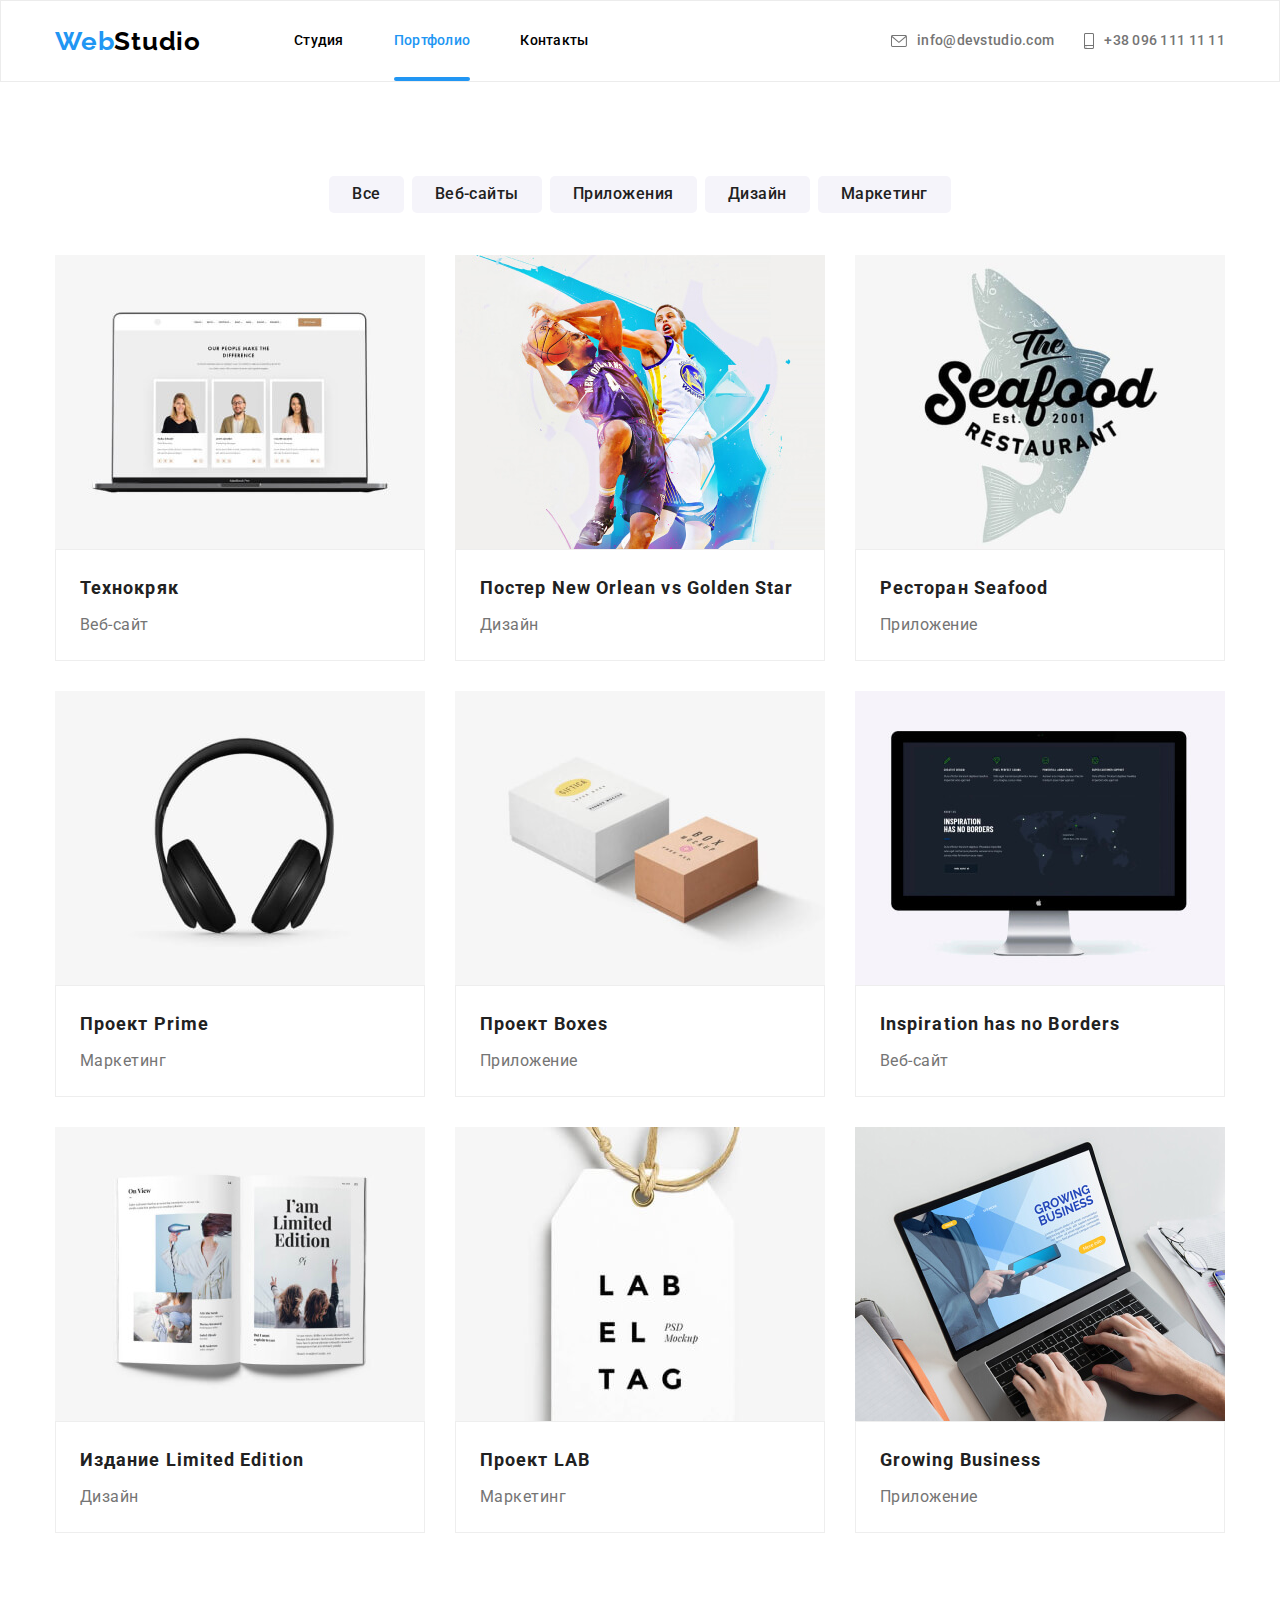
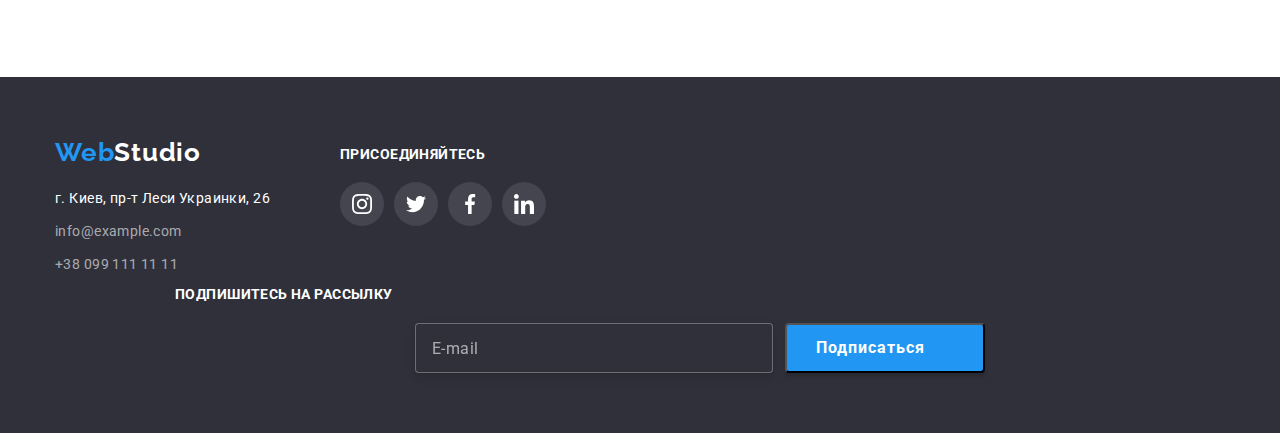
==== portfolio.html @ 8d0cd932 "1" ====
<!DOCTYPE html>
<html lang="ru">

<head>
    <meta charset="UTF-8">
    <meta name="viewport" content="width=device-width, initial-scale=1.0">
    <title>Document</title>
    <link rel="preconnect" href="https://fonts.gstatic.com">
    <link
        href="https://fonts.googleapis.com/css2?family=Raleway:wght@700&family=Roboto:wght@400;500;700;900&display=swap"
        rel="stylesheet">
    <link rel="stylesheet"
        href="https://cdnjs.cloudflare.com/ajax/libs/modern-normalize/1.0.0/modern-normalize.min.css">
    <link rel="stylesheet" href="./css/style.css" />
</head>
<body class="body">

<header class="header">
    <!-- Шапка сайта-->
    <div class="container">

        <nav class="main-nav">
            <!-- Главный блок навигации -->

            <a href="./index.html" class="logo">
                <!--"/" - вернуться на главную страницу-->
                Web<span class="logo-web">Studio</span></a>
            <ul class="site-nav">
                <li class="item"><a href="./index.html" class="link">Студия</a></li>
                <li class="item"><a href="" class="link current">Портфолио</a></li>
                <li class="item"><a href="" class="link">Контакты</a></li>
            </ul>
        </nav>
        <ul class="site-auth">
            <li class="item"><a href="mailto:info@devstudio.com" class="auth-list_link icon-mail">
                    <svg class="auth-list_icona">
                        <use href="./images/sprite.svg#mail"></use>
                    </svg>
                    info@devstudio.com</a></li>
            <li class="item"><a href="tel:+380961111111" class="auth-list_link icon-telephone">
                    <svg class="auth-list_iconb">
                        <use href="./images/sprite.svg#smartphone"></use>
                    </svg>+38 096 111 11 11</a></li>
        </ul>
    </div>
</header>
   
    <main>
        <section class="section filter-section">
            <div class="container">
            <h1 class="visually-hidden">Портфолио</h1>
        <ul class="filter-buttom-list">
            <li class="item"><button type="button" class="filter-button">Все</button></li>
            <li class="item"><button type="button" class="filter-button">Веб-сайты</button></li>
            <li class="item"><button type="button" class="filter-button">Приложения</button></li>
            <li class="item"><button type="button" class="filter-button">Дизайн</button></li>
            <li class="item"><button type="button" class="filter-button">Маркетинг</button></li>
        </ul>
        <ul class="filter-list">
            <li class="filter-list-item">
                <a href="" class="filter-list_link">
            <div class="filter-thumb">
                    <img src="./images/portfolio.jpg" alt="Технокряк" width="370" class="filter-img">
            <div class="filter-cover">
                    <p>Технокряк это современная площадка распространения коронавируса. Компании используют эту платформу для цифрового
                        шпионажа и атак на защищённые сервера конкурентов</p>
                </div>
            </div>
                <div class="card-content">
                <h2 class="filter-experience">Технокряк</h2>
                <p class="filter-product">Веб-сайт</p>
                </div>
                </a>

            </li>
            <li class="filter-list-item">
                <a href="" class="filter-list_link">
                <div class="filter-thumb">
                    <img src="./images/portfolio2.jpg" alt="Постер New Orlean vs Golden Star" width="370" class="filter-img">
                <div class="filter-cover">
                    <p>Технокряк это современная площадка распространения коронавируса. Компании используют эту платформу для цифрового
                        шпионажа и атак на защищённые сервера конкурентов</p>
                </div>
            </div>
            <div class="card-content">
                <h2 class="filter-experience">Постер New Orlean vs Golden Star</h2>
                <p class="filter-product">Дизайн</p>
                </div>
                </a>
            </li>
            <li class="filter-list-item">
                <a href="" class="filter-list_link">
                <div class="filter-thumb">
                    <img src="./images/portfolio3.jpg" alt="Ресторан Seafood" width="370" class="filter-img">
                <div class="filter-cover">
                    <p>Технокряк это современная площадка распространения коронавируса. Компании используют эту платформу для цифрового
                        шпионажа и атак на защищённые сервера конкурентов</p>
                </div>
            </div>
            <div class="card-content">
                <h2 class="filter-experience">Ресторан Seafood</h2>
                <p class="filter-product">Приложение</p>
                </div>
                </a>
            </li>
            <li class="filter-list-item">
                <a href="" class="filter-list_link">
                <div class="filter-thumb">
                    <img src="./images/portfolio4.jpg" alt="Проект Prime" width="370" class="filter-img">
                <div class="filter-cover">
                    <p>Технокряк это современная площадка распространения коронавируса. Компании используют эту платформу для цифрового
                        шпионажа и атак на защищённые сервера конкурентов</p>
                </div>
            </div>
            <div class="card-content">
                <h2 class="filter-experience">Проект Prime</h2>
                <p class="filter-product">Маркетинг</p>
                </div>
                </a>
            </li>
            <li class="filter-list-item">
               <a href="" class="filter-list_link">
                <div class="filter-thumb">
                <img src="./images/portfolio5.jpg" alt="Проект Boxes" width="370" class="filter-img">
                <div class="filter-cover">
                    <p>Технокряк это современная площадка распространения коронавируса. Компании используют эту платформу для цифрового
                        шпионажа и атак на защищённые сервера конкурентов</p>
                </div>
            </div>
            <div class="card-content"><h2 class="filter-experience">Проект Boxes</h2>
                <p class="filter-product">Приложение</p>
                </div>
                </a>
            </li>
            <li class="filter-list-item">
               <a href="" class="filter-list_link">
                <div class="filter-thumb">
                <img src="./images/portfolio6.jpg" alt="Inspiration has no Borders" width="370" class="filter-img">
                <div class="filter-cover">
                    <p>Технокряк это современная площадка распространения коронавируса. Компании используют эту платформу для цифрового
                        шпионажа и атак на защищённые сервера конкурентов</p>
                </div>
            </div>
            <div class="card-content"><h2 class="filter-experience">Inspiration has no Borders</h2>
                <p class="filter-product">Веб-сайт</p>
                </div>
                </a>
            </li>
            <li class="filter-list-item">
               <a href="" class="filter-list_link">
                <div class="filter-thumb">
                <img src="./images/portfolio7.jpg" alt="Издание Limited Edition" width="370" class="filter-img">
                <div class="filter-cover">
                    <p>Технокряк это современная площадка распространения коронавируса. Компании используют эту платформу для цифрового
                        шпионажа и атак на защищённые сервера конкурентов</p>
                </div>
            </div>
            <div class="card-content"><h2 class="filter-experience">Издание Limited Edition</h2>
                <p class="filter-product">Дизайн</p>
                </div>
                </a>
            </li>
            <li class="filter-list-item">
               <a href="" class="filter-list_link">
                <div class="filter-thumb">
                <img src="./images/portfolio8.jpg" alt="Проект LAB" width="370" class="filter-img">
                <div class="filter-cover">
                    <p>Технокряк это современная площадка распространения коронавируса. Компании используют эту платформу для цифрового
                        шпионажа и атак на защищённые сервера конкурентов</p>
                </div>
            </div>
            <div class="card-content">
                <h2 class="filter-experience">Проект LAB</h2>
                <p class="filter-product">Маркетинг</p>
                </div>
                </a>
            </li>
            <li class="filter-list-item">
               <a href="" class="filter-list_link">
                <div class="filter-thumb">
                <img src="./images/portfolio9.jpg" alt="Growing Business" width="370" class="filter-img">
                <div class="filter-cover">
                    <p>Технокряк это современная площадка распространения коронавируса. Компании используют эту платформу для цифрового
                        шпионажа и атак на защищённые сервера конкурентов</p>
                </div>
            </div>
            <div class="card-content">
                <h2 class="filter-experience">Growing Business</h2>
                <p class="filter-product">Приложение</p>
                </div>
                </a>
            </li>
        </ul>
    </section>

    </main>
   
<!--Footer-->
<footer class="footer">
    <div class="container footer-conteiner_head">
        <div class="footer-list">
            <div class="footer-first_item">
                <a href="./index.html" class="logo">
                    <!--"/" - вернуться на главную страницу-->
                    Web<span class="logo-footer-accent">Studio</span>
                </a>
                <address>
                    <ul class="footer-address-list">
                        <li class="item"><a href="https://goo.gl/maps/9YoqFHSqJAAs1rC1A" target="_blank"
                                class="footer-maps">г. Киев, пр-т Леси Украинки, 26</a></li>
                        <li class="item"><a href="mailto:info@example.com" class="footer-link">info@example.com</a></li>
                        <li class="item"><a href="tel:+380991111111" class="footer-link">+38 099 111 11 11</a></li>
                    </ul>
                </address>
            </div>

            <div class="footer-second_item">
                <b class="footer-social_title">присоединяйтесь</b>
                <ul class="footer-list_social">
                    <li class="footer-list_item">
                        <a href="" class="footer-list_link">
                            <svg class="footer-list_icon">
                                <use href="./images/sprite.svg#instagram"></use>
                            </svg>
                        </a>
                    </li>
                    <li class="footer-list_item">
                        <a href="" class="footer-list_link">
                            <svg class="footer-list_icon">
                                <use href="./images/sprite.svg#twitter"></use>
                            </svg>
                        </a>
                    </li>
                    <li class="footer-list_item">
                        <a href="" class="footer-list_link">
                            <svg class="footer-list_icon">
                                <use href="./images/sprite.svg#facebook"></use>
                            </svg>
                        </a>
                    </li>
                    <li class="footer-list_item">
                        <a href="" class="footer-list_link">
                            <svg class="footer-list_icon">
                                <use href="./images/sprite.svg#linkedin"></use>
                            </svg>
                        </a>
                    </li>
                </ul>
            </div>
        </div>
            <div class="footer-form_item">
                <b class="footer-form_title">Подпишитесь на рассылку</b>
                <div class="footer-form_input"><label for="form"></label>
                    <input type="text" name="form" id="form" class="footer-input" placeholder="E-mail">
                    <button class="button-form">Подпиcаться</button>
                </div>
            </div>
    </div>
</footer>

</body>

</html>
---- css/style.css ----
:root {
  --primary-text-color: #212121;
  --title-text-color: #2196f3;
  --text-color: #757575;
  --hero-color: #ffffff;
  --footer-link-color: rgba(255, 255, 255, 0.6);
  --social-link-color: #afb1b8;
  --icon-background-color: #f5f4fa;
  --margin-set-gap: 30px;
}

*,
*::before,
*::after {
  box-sizing: border-box;
}
/*
*,
*::before,
*::after {
  box-sizing: inherit;
}*/

body {
  background-color: var(--hero-color);
  font-family: Roboto, sans-serif;
  margin: 0;
  width: 100%;
  justify-content: center;
}

/*приминяем ко всем спискам*/
ul {
  list-style: none;
  padding: 0;
  margin: 0;
}

/*убираем подчёркивание текста*/
a {
  text-decoration: none;
}
h1,
h2,
h3,
h4,
h5,
h6 {
  margin: 0;
}
p {
  margin: 0;
}

img {
  display: block; /*убираем зазор в 4 px*/
  max-width: 100%; /*растягивание не шире, чем оригинальный размер*/
  height: auto;
}

textarea {
  /*44:00 Для комментариев в модельном окне https://www.youtube.com/watch?v=Ssws6DoJ3oY&feature=youtu.be*/
  resize: none;
}

.container {
  margin-left: auto;
  margin-right: auto;
  width: 1200px;
  padding: 0 15px; /*или padding-left: 15px; padding-right: 15px;*/
}

/*/////////////////////HEADER///////////////////*/
.header {
  border: 1px solid #ececec;
}
.header .container {
  display: flex;
  align-items: center;
  justify-content: space-between;
}
.main-nav,
.site-nav {
  display: flex;
  align-items: center;
}
/*/ ///////////////LOGO////////////*/
.logo {
  color: var(--title-text-color);
  font-family: Raleway, cursive;
  font-weight: 700;
  font-size: 26px;
  line-height: 1.19;
  letter-spacing: 0.03em;
}

.main-nav .logo {
  margin-right: 93px;
}
.logo-web {
  color: #000000;
}

/*.logo-web:hover,
.logo-web:focus {
  color: var(--title-text-color);
}*/

/*///////////////SITE-NAV/////////*/

.site-nav .item + .item {
  /*альтернатива .site-nav .item:not(:last-child), но при использовании :last-child необходимо использовать - margin-right: 50px; */
  /*outline: 1px solid red;*/
  margin-left: 50px;
}
.site-nav .link {
  display: block;
  margin-top: 32px;
  padding-bottom: 32px;

  color: var(--primary-text-color);
  font-weight: 500;
  font-size: 14px;
  line-height: 1.14;
  letter-spacing: 0.02em;
  color: currentColor;
  position: relative;
}
.site-nav .link:hover,
.site-nav .link:focus {
  color: var(--title-text-color);
}
.site-nav .link.current {
  color: var(--title-text-color);
}

.site-nav .current::after,
.site-nav .link:hover::after,
.site-nav .link:focus::after {
  content: "";
  display: block;
  position: absolute;
  width: 100%;
  height: 4px;
  margin-top: 28px;
  background-color: currentColor;
  border-radius: 2px;
}

/*///////////////SITE-AUTH/////////////*/
.site-auth {
  display: flex;
  margin-left: auto;
  align-items: center;
}
.site-auth .item  + .item /*альтернатива .site-auth .item:not(:last-child). Только делает последним не правый, а левый элемент (от первого левого, который не учитывается).*/ {
  margin-left: 30px;
}
.site-auth .auth-list_link {
  color: var(--text-color);
  font-weight: 500;
  font-size: 14px;
  line-height: 1.14;
  letter-spacing: 0.02em;
}
.site-auth .auth-list_link:hover,
.site-auth .auth-list_link:focus {
  color: var(--title-text-color);
  fill: var(--title-text-color);
}
.auth-list_icona {
  width: 16px;
  height: 12px;
}

.auth-list_iconb {
  width: 10px;
  height: 16px;
}
.auth-list_icona,
.auth-list_iconb {
  fill: currentColor;
  margin-right: 10px;
}

.auth-list_link {
  display: flex;
  align-items: center;
}

.social-list_link:hover,
.social-list_link:focus {
  background-color: var(--title-text-color);
}

.social-list_link:hover .social-list_icon,
.social-list_link:focus .social-list_icon {
  fill: var(--hero-color);
}

/*Иконки через Before 
.icon-mail,
.icon-telephone {
  display: flex;
}*/
/*.icon-mail::before {
  content: "";
  display: block;
  background-image: url(../images/imgsprite/mail.svg);
  height: 12px;
  width: 16px;
  fill: currentColor;
}
.icon-telephone::before {
  content: "";
  display: block;
  background-image: url(../images/imgsprite/smartphone.svg);
  height: 16px;
  width: 10px;
  fill: currentColor;
}*/

/*.icon-mail:hover::before,
.icon-mail:focus::before,
.icon-telephone:hover::before,
.icon-telephone:focus::before {
  content: "";
  fill: var(--title-text-color);
}*/
/*Общее оформление текста*/

.section {
  font-weight: 700;
  font-size: 36px;
  line-height: 1.16;
  text-align: center;
  letter-spacing: 0.03em;
  padding-top: 94px;
  padding-bottom: 94px;
}
.products-title,
.team-title,
.clients-title {
  padding-bottom: 50px;
  font-family: Roboto;
  font-style: normal;
  font-weight: 700;
  font-size: 36px;
  line-height: 1.17;
  text-align: center;
  letter-spacing: 0.03em;
}

.team-title,
.clients-title {
  display: inline-block;
}

/*Hero*/
.hero-section {
  display: flex;
  margin: auto;
  margin-bottom: 0;
  background-color: #2f303a;
  text-align: center;
  justify-content: center;
  max-width: 1600px;
  min-height: 600px;
  background-image: linear-gradient(
      to right,
      rgba(47, 48, 58, 0.4),
      rgba(47, 48, 58, 0.4)
        /*59:00 https://www.youtube.com/watch?v=l7qT8Umnyuo&feature=youtu.be*/
    ),
    url(../images/hero.jpg);
  background-repeat: no-repeat; /*48:55 мин https://www.youtube.com/watch?v=VThG4A-4bJQ&feature=youtu.be*/
  /*background-position: center;*/
  background-size: cover;
}

.hero-section .container {
  display: block;
  justify-content: center;
  text-align: center; /*[HTML+CSS #30] Блочная модель/Flexbox. Q&A (26/11/2020) 1:48:21 https://www.youtube.com/watch?v=GezCqjS6SKo&feature=youtu.be*/
}

.hero-title {
  color: var(--hero-color);
  font-weight: 900;
  font-size: 44px;
  line-height: 1.36;
  text-align: center;
  letter-spacing: 0.06em;
  text-transform: uppercase;
  padding: 200px 252px;
  margin-left: auto;
  margin-right: auto;
  padding-bottom: 0px;
  margin-bottom: 0px;
  /*max-width: 696px;*/
  align-content: center;
  animation-duration: 1800ms;
}

/*Button*/
.button {
  color: var(--hero-color);
  background-color: var(--title-text-color);
  font-family: inherit;
  font-family: Roboto;
  font-weight: 700;
  font-size: 16px;
  line-height: 1.87;
  display: flex;
  align-items: center;
  letter-spacing: 0.06em;
  box-shadow: 0px 4px 4px rgba(0, 0, 0, 0.15);
  border-radius: 4px;
  display: inline-block;
  padding: 10px 32px;
  min-width: 50px;
  margin-top: 30px;
  margin-bottom: 200px;
  cursor: pointer;
  border: 1px solid transparent;
  outline: none;
  animation-duration: 2200ms;
}

.button:hover,
.button:focus {
  color: var(--title-text-color);
  background-color: var(--hero-color);
  font-family: inherit;
}

/*///////Наши преимуества(advantages)/////*/
/*advantages-title {}*/
/*1:17:40 https://www.youtube.com/watch?v=VThG4A-4bJQ&feature=youtu.be*/
.advantages-list {
  display: flex;
  flex-wrap: wrap; /*(29:42) https://www.youtube.com/watch?v=GezCqjS6SKo&feature=youtu.be*/
  margin-left: -30px;
  /*margin-top: -30px;*/
  text-align: start;
  /*  flex-wrap: wrap;
  margin-left: -10px;
  margin-top: -10px;
  flex-basis: calc(100% / 3 - 10px);*/
}

.advantages-list-item {
  /*https://drive.google.com/file/d/1mQW8d7rKEsReSolvmg-kIhsIiiTtFx5x/view*/
  flex-basis: calc(
    100% / 4 - 30px
  ); /*7:00:00 https://drive.google.com/file/d/1mQW8d7rKEsReSolvmg-kIhsIiiTtFx5x/view*/
  /*margin-top: 30px;*/
  margin-left: 30px;
}
.advantages-list-item:not(:first-child) {
  margin-left: 30px;
}
/*.advantages-list-item::before {
  display: block;
  content: "";
  height: 120px;
  border-radius: 4px;
  margin-bottom: 30px;
  background-size: 70px; /*33:00 https://www.youtube.com/watch?v=VThG4A-4bJQ&feature=youtu.be*/
/*background-repeat: no-repeat;
  background-position: center;
  background-color: #f5f4fa;
}

.icon-antena::before {
  /*Если через div и Sprite - 2:10:00 https://www.youtube.com/watch?v=l7qT8Umnyuo&feature=youtu.be*/
/* content: "";
  background-image: url(/images/imgsprite/antenna.svg);
}

.icon-clock::before {
  content: "";
  background-image: url(/images/imgsprite/clock.svg);
}

.icon-diagram::before {
  content: "";
  background-image: url(/images/imgsprite/diagram.svg);
}

.icon-astronaut::before {
  content: "";
  background-image: url(/images/imgsprite/astronaut.svg);
}
*/

/*ИЛИ .advantages-list-item:nth-child(1)::before {
  content: "";
  background-image: url(/images/imgsprite/antenna.svg);
}
.advantages-list-item:nth-child(2)::before {
  content: "";
  background-image: url(/images/imgsprite/clock.svg);
}
.advantages-list-item:nth-child(3)::before {
  content: "";
  background-image: url(/images/imgsprite/diagram.svg);
}
.advantages-list-item:nth-child(4)::before {
  content: "";
  background-image: url(/images/imgsprite/astronaut.svg);
}*/

/*.advantages-list-item:nth-child(2)::before {
  background-image: url(/images/imgsprite/clock.svg);
  height: 70px;
}*/

.visually-hidden {
  position: absolute;
  width: 1px;
  height: 1px;
  margin: -1px;
  border: 0;
  padding: 0;
  white-space: nowrap;
  clip-path: inset(100%);
  clip: rect(0 0 0 0);
  overflow: hidden;
}

.advantages-title {
  color: var(--primary-text-color);
  font-weight: 700;
  font-size: 14px;
  line-height: 1.14;
  letter-spacing: 0.03em;
  text-transform: uppercase;
  margin-top: 0px;
  margin-bottom: 10px;
}

.advantages-content {
  color: var(--text-color);
  font-size: 14px;
  line-height: 1.71;
  letter-spacing: 0.03em;
  margin-top: 0px;
  margin-bottom: 0px;
  font-weight: 400;
}

.advantages-icon_link {
  display: flex;
  justify-content: center;
  align-items: center;
  /*fill: var(--social-link-color);*/
  width: 270px;
  height: 120px;
  border-radius: 4px;
  background-color: var(--icon-background-color);
  margin-bottom: 30px;
}

.advantages-icon_link:hover,
.advantages-icon_link:focus {
  fill: var(--title-text-color);
  border: 1px solid var(--title-text-color);
}

/*Product*/

/*Значение products-title в общем оформлении текста*/
.section.products-section {
  padding-top: 0;
}
.product-list {
  display: flex;
  flex-wrap: wrap; /*6:50 https://drive.google.com/file/d/1mQW8d7rKEsReSolvmg-kIhsIiiTtFx5x/view*/
  margin-left: calc(-1 * var(--margin-set-gap));
  margin-top: calc(-1 * var(--margin-set-gap));
}
.product-list .item {
  flex-basis: calc(100% / 3 - var(--margin-set-gap));
  margin-left: var(--margin-set-gap);
  margin-top: var(--margin-set-gap);
}
.product-cover {
  /*ДЗ-5*/
  position: relative;
  display: flex;
}
.product-cover_content {
  /*ДЗ-5*/
  position: absolute;
  bottom: 0;
  left: 0;

  width: 370px;
  height: 70px;
  font-family: Roboto;
  font-style: normal;
  font-weight: bold;
  font-size: 14px;
  line-height: 1.14;
  text-align: center;
  letter-spacing: 0.03em;
  text-transform: uppercase;
  padding: 27px 82px;
  color: #ffffff;
  background: rgba(47, 48, 58, 0.8);
}
/*.product-list .item + .item {
  margin-left: 30px;
}*/

/*/////Team/////*/

.team-list {
  display: flex;
}
.team-list .item {
  display: inline-block;
  background: #ffffff;
  box-shadow: 0px 1px 3px rgba(0, 0, 0, 0.12), 0px 1px 1px rgba(0, 0, 0, 0.14),
    0px 2px 1px rgba(0, 0, 0, 0.2);
  border-radius: 0px 0px 4px 4px;
}

.team-list .item:not(:last-child) {
  margin-right: 30px;
}
/*.team-list {
  display: flex;
  margin-top: -30px;
  margin-left: -30px;
}
.team-list .item {
  flex-basis: calc(100%/4 - 30px);
  margin-top: 30px;
  margin-left: 30px;
  margin-bottom: 100px;
}*/

.teammate-img,
.teammate-position {
  margin-bottom: 30px;
}
.teammate-name {
  font-weight: 500;
  font-size: 16px;
  line-height: 1.18;
  text-align: center;
  letter-spacing: 0.03em;
  margin-bottom: 10px;
}
.teammate-position {
  font-weight: 400;
  color: var(--text-color);
  font-size: 16px;
  line-height: 1.18;
  text-align: center;
  letter-spacing: 0.03em;
}
.team-section {
  background-color: #f5f4fa;
  margin-bottom: 0px;
  width: 100%;
  box-sizing: none;
}
.team-list .item {
  background-color: var(--hero-color);
}
.social-list {
  display: flex;
  margin: 0px 32px 30px;
  justify-content: space-between;
}
.social-list_link {
  /*1:43:00 https://www.youtube.com/watch?v=l7qT8Umnyuo&feature=youtu.be*/
  display: flex;
  width: 44px;
  height: 44px;
  border-radius: 50%;
  justify-content: center;
  align-items: center;
  fill: var(--social-link-color);
}
.social-list_link:hover,
.social-list_link:focus {
  background-color: var(--title-text-color);
}

.social-list_link:hover .social-list_icon,
.social-list_link:focus .social-list_icon {
  fill: var(--hero-color);
}

.social-list_icon {
  width: 20px;
  height: 20px;
}

/*Clients*/
.clients-section {
  margin-top: 0px;
}
.clients-list {
  /*55:00 https://www.youtube.com/watch?v=ybsPTMtkQp4&feature=youtu.be*/
  padding: 0;
  margin: 0;
  list-style: none;
  display: flex;
}

.clients-list_link {
  display: flex;
  justify-content: center;
  align-items: center;
  fill: var(--social-link-color);
  width: 170px;
  height: 90px;
  border: 1px solid #afb1b8;
  border-radius: 4px;
}

.clients-list_item:not(:last-child) {
  margin-right: 30px;
}
.clients-list_link:hover,
.clients-list_link:focus {
  fill: var(--title-text-color);
  border: 1px solid var(--title-text-color);
}

/*Footer*/
.footer {
  padding-top: 60px;
  padding-bottom: 60px;
}
.footer-conteiner_items {
  display: flex;
}
.footer-container {
  margin-bottom: 20px;
}

.logo-footer-accent {
  color: #ffffff;
}

/*.logo-footer-accent:hover,
.logo-footer-accent:focus {
  color: var(--title-text-color);
}*/
.footer {
  background-color: #2f303a;
}
.footer-maps {
  color: var(--hero-color);
  font-style: normal;
  font-size: 14px;
  line-height: 1.71;
  letter-spacing: 0.03em;
}

.footer-link {
  color: var(--footer-link-color);
  font-style: normal;
  font-size: 14px;
  line-height: 1.71;
  letter-spacing: 0.03em;
}

.footer-address-list .item:not(:last-child) {
  margin-bottom: 9px;
}
.footer-address-list .item:first-child {
  margin-top: 20px;
}
.footer-list {
  display: flex;
}

.footer-first_item {
  margin-right: 70px;
}
/*!!!!!!!!!!footer-second_item!!!!!!!!!*/
.footer-second_item {
  width: 206px;
  display: block;
}
.footer-social_title {
  /*42:00 https://www.youtube.com/watch?v=8rDA1NfOqEs&feature=youtu.be*/
  display: inline-block;
  color: var(--hero-color);
  font-family: Roboto;
  font-style: normal;
  font-weight: 700;
  font-size: 14px;
  line-height: 1.14;
  letter-spacing: 0.03em;
  text-transform: uppercase;
  margin-bottom: 20px;
  padding-top: 10px;
}

.footer-list {
  display: flex;
}

.footer-list_social {
  display: flex;
}
.footer-list_link {
  /*1:43:00 https://www.youtube.com/watch?v=l7qT8Umnyuo&feature=youtu.be*/
  display: flex;
  width: 44px;
  height: 44px;
  border-radius: 50%;
  justify-content: center;
  align-items: center;
  fill: var(--hero-color);
  background-color: rgba(255, 255, 255, 0.1);
}
.footer-list_item:not(:last-child) {
  margin-right: 10px;
}

.footer-list_link:hover,
.footer-list_link:focus {
  background-color: var(--title-text-color);
  fill: var(--hero-color);
}

.footer-list_link:hover .footer-list_icon,
.footer-list_link:focus .footer-list_icon {
  fill: var(--hero-color);
}

.footer-list_icon {
  width: 20px;
  height: 20px;
}
/*============Form============*/

.footer-form_item {
  display: block;
  margin-left: 120px;
}
.footer-form_input {
  display: flex;
  justify-content: center;
  align-items: center;
}
.footer-input {
  display: flex;
  width: 358px;
  height: 50px;
  padding-left: 16px;
  /* padding-top: 15px;
  padding-bottom: 15px;*/

  border: 1px solid rgba(255, 255, 255, 0.3);
  box-sizing: border-box;
  filter: drop-shadow(0px 4px 4px rgba(0, 0, 0, 0.15));
  border-radius: 4px;
  margin-right: 12px;
  justify-content: center;
  align-items: center;
  background-color: #2f303a;
  color: #ffffff;
}

.footer-form_input input::placeholder {
  font-family: Roboto;
  font-style: normal;
  font-weight: normal;
  font-size: 16px;
  line-height: 1.25;
  letter-spacing: 0.03em;
  color: rgba(255, 255, 255, 0.6);
}

.footer-form_title {
  display: inline-block;
  font-family: Roboto;
  font-style: normal;
  font-weight: bold;
  font-size: 14px;
  line-height: 1.14;
  letter-spacing: 0.03em;
  text-transform: uppercase;

  color: #ffffff;
  margin-bottom: 20px;
  padding-top: 10px;
}

/*.button-form::after {
  content: "";
  display: inline-block;
  width: 24px;
  height: 24px;
  margin-left: 10px;
  background-image: url(/images/icon\ send.svg);
  background-size: contain;
  color: #ffffff;
}*/

.button-form {
  display: inline-flex;
  font-family: Roboto;
  font-style: normal;
  font-weight: bold;
  font-size: 16px;
  line-height: 1.87;
  /* identical to box height, or 187% */
  letter-spacing: 0.06em;
  color: #ffffff;
  width: 200px;
  height: 50px;
  background: #2196f3;
  box-shadow: 0px 4px 4px rgba(0, 0, 0, 0.15);
  border-radius: 4px;
  padding-left: 29px;

  align-items: center;
  cursor: pointer;
  position: relative;ы
}

.button-form-icons {
  position: absolute;
  width: 24px;
  height: 24px;
  top: 50%;
  right: 24px;
  transform: translateY(-50%);
  fill: #ffffff;
}

/*///////////////////Всплываюее окно///////////////*/

.backdrop {
  position: fixed;
  top: 0;
  left: 0;
  width: 100%;
  height: 100%;
  background-color: rgba(0, 0, 0, 0.2);
  /*
  background-color: rgba(33, 150, 243, 0.5)*/
  transition: opacity 250ms cubic-bezier(0.4, 0, 0.2, 1);
}

.backdrop.is-hidden {
  opacity: 0; /*Делаем элемент невидимым*/
  pointer-events: none; /*делаем возможность клика через элемент*/
}

.backdrop.is-hidden .modal {
  transform: translate(-50%, -50%) scale(0.9);
}
.modal {
  position: absolute;
  top: 50%;
  left: 50%;
  width: 528px;
  height: auto;
  background-color: var(--hero-color);
  box-shadow: 0px 1px 3px rgba(0, 0, 0, 0.12), 0px 1px 1px rgba(0, 0, 0, 0.14),
    0px 2px 1px rgba(0, 0, 0, 0.2);
  border-radius: 4px;
  transform: translate(-50%, -50%) scale(1);
  transition: transform 250ms cubic-bezier(0.4, 0, 0.2, 1);
}
.modal-button {
  position: absolute;
  width: 30px;
  height: 30px;
  top: 8px;
  right: 8px;
  color: #000000;
  background-color: var(--hero-color);
  border: 1px solid rgba(0, 0, 0, 0.1);
  box-sizing: border-box;
  border-radius: 50%;
  justify-content: center;
  align-items: center;
  cursor: pointer;
}

.modal-button:hover,
.modal-button:focus {
  fill: var(--title-text-color);
  box-shadow: none;
}

.vector_icon {
  width: 11px;
  height: 11px;
}

.form {
  width: 448px;
  display: block;
  margin-left: auto;
  margin-right: auto;
  margin-top: 40px;
  /*margin: 40px 40px 12px;*/
}
.mode-title {
  font-family: Roboto;
  font-style: normal;
  font-weight: 700;
  font-size: 20px;
  line-height: 1.15;
  text-align: center;
  letter-spacing: 0.03em;
  margin-bottom: 12px;
  color: #212121;
}

.form-field {
  display: flex;
  flex-direction: column; /*1:14:16 https://www.youtube.com/watch?v=Ssws6DoJ3oY&feature=youtu.be*/
  margin-bottom: 10px;
  font-family: Roboto;
  font-style: normal;
  font-weight: normal;
  font-size: 12px;
  line-height: 1.66;
  /* identical to box height */

  letter-spacing: 0.01em;

  color: #757575;
 
}

/* ИЛИ .form-field input {/*1:14:16 https://www.youtube.com/watch?v=Ssws6DoJ3oY&feature=youtu.be*/
/*width: 100%;
}*/

.icon-position {
   position: relative;
   margin-top: 4px;
}



.form-field input {
  width: 100%;
  height: 40px;
  padding: 11px 40px;
  border: 1px solid rgba(33, 33, 33, 0.2);
  border-radius: 4px;
  cursor: pointer;
  font-size: 14px; /*1:19:00 https://www.youtube.com/watch?v=Ssws6DoJ3oY&feature=youtu.be*/
}

.form-field input:focus {
  border: 1px solid #2196f3;

   outline: none;
}

/*ИЛИ*/

.form-field:focus-within > .form-input,
.form-field:focus-within > .comment {
  border: 1px solid #2196f3;
  border-radius: 4px;
    outline: none;
}

.form-field label {
  /*1:17:00 https://www.youtube.com/watch?v=Ssws6DoJ3oY&feature=youtu.be*/
  margin-bottom: 5px;
}

.form-icons {/*55:00https://www.youtube.com/watch?v=6_Fq4G1pZas&feature=youtu.be*/
  position: absolute;
  width: 18px;
  height: 18px;
  top: 50%;
  left: 12px;
  background-color: #ffffff;
  transform: translateY(-50%);
}

.form-input:focus + .form-icons,
.form-input:hover + .form-icons {
  fill: #2196f3;
}

.form-input:focus,
.form-input:hover,
.comment:focus,
.comment:hover {
  border: 1px solid #2196f3;
  border-radius: 4px;
}

/*.form-icons_mail {
  position: absolute;
  width: 18px;
  height: 18px;
  top: 70%;
  left: 10px;
  transform: translateY(-70%);
  filter: drop-shadow(0px 4px 4px rgba(0, 0, 0, 0.25));
}*/

/*.form-checkbox {
  display: flex;
  text-align: center;
  justify-content: center;
}*/
.form-checkbox {
  font-family: Roboto;
  font-style: normal;
  font-weight: 400;
  font-size: 14px;
  line-height: 1.71;
  /* identical to box height, or 171% */

  letter-spacing: 0.03em;

  color: #757575;
  text-align: center;
  justify-content: center;
  margin-top: 20px;
}
.policy-info {
  font-family: Roboto;
  font-style: normal;
  font-weight: 400;
  font-size: 14px;
  line-height: 1.71;
  /* identical to box height, or 171% */

  letter-spacing: 0.03em;
  text-decoration-line: underline;
  color: #2196f3;
  text-align: center;
  justify-content: center;
  margin-left: 5px;
}

.comment {
  width: 100%;
  height: 120px;
  font-family: Roboto;
  font-style: normal;
  font-weight: 400;
  font-size: 12px;
  line-height: 1.67;
  letter-spacing: 0.01em;
  padding: 12px 16px;
  border-radius: 4px;
  border: 1px solid rgba(33, 33, 33, 0.2);
  resize: none;/*невозможно растягивать ширину 1:18:00 https://www.youtube.com/watch?v=6_Fq4G1pZas&feature=youtu.be*/
}

.form-field textarea::placeholder {
  font-family: Roboto;
  font-style: normal;
  font-weight: normal;
  font-size: 14px;
  line-height: 1.14px;
  letter-spacing: 0.01em;
  color: rgba(117, 117, 117, 0.5);
  padding-top: 8px;
}



/*.form-checkbox input[type="checkbox"] {
  width: 16px;
  height: 15px;
  border: #212121;
}*/

/*.checkbox:checked {
  -webkit-appearance: none; /*1:20:00 https://www.youtube.com/watch?v=wahf3ZcDxV4&feature=youtu.be*/
/* -moz-appearance: none;
  appearance: none;
  width: 16px;
  height: 15px;
}*/

/*===================Кастомный Checkbox==================*/
/*ИЛИ 1:24:00 https://www.youtube.com/watch?v=6_Fq4G1pZas&feature=youtu.be*/
.form-checkbox {
  display: flex;
  align-items: center;
}

.checkbox {
  -webkit-appearance: none; /*1:20:00 https://www.youtube.com/watch?v=wahf3ZcDxV4&feature=youtu.be*/
  -moz-appearance: none;
  appearance: none;
  position: absolute;
}
.check-icon {
  /*1:36:00https://www.youtube.com/watch?v=wahf3ZcDxV4&feature=youtu.be*/

  display: inline-block;
  width: 16px;
  height: 15px;

  border-radius: 4px;
  border: 2px solid #000000;
  margin-right: 7px;
}

.checkbox:checked + .check-icon {
  /*1:36:00https://www.youtube.com/watch?v=wahf3ZcDxV4&feature=youtu.be*/

  background-color: #2196f3;
  background-image: url(../images/checkplus.svg);
  background-size: contain;
  background-origin: border-box;
  border-color: transparent;
  color: #ffffff;

  border: 1px solid #000000;
  border-color: #2196f3;
  box-sizing: border-box;
  border-radius: 2px;
}



/*===================Кастомный Checkbox END==================*/

.mode-button {
  display: inline-block;
  margin-top: 30px;
  margin-left: 140px;
  margin-bottom: 40px;
  width: 200px;
  border-radius: 4px;
  color: var(--hero-color);
  background-color: var(--title-text-color);
  font-family: inherit;
  font-family: Roboto;
  font-weight: 700;
  font-size: 16px;
  line-height: 1.87;
  letter-spacing: 0.06em;
  border-radius: 4px;
  padding: 10px 32px;
  border: 1px solid #2196f3;
  outline: inherit;
  cursor: pointer;
  box-shadow: 0px 1px 3px rgba(0, 0, 0, 0.12), 0px 1px 1px rgba(0, 0, 0, 0.14),
    0px 2px 1px rgba(0, 0, 0, 0.2);
  border-radius: 4px;
}

.form-field:focus-within > .form-icons,
.form-field:focus-within > .form-icons_mail {
  fill: #2196f3;
  border: 1px solid #2196f3;
}




/*/////////////////////portfolio.html////////////////////////*/

/*filter*/
.filter-section {
  margin-bottom: 50px;
}

.filter-buttom-list {
  display: flex;
  justify-content: center;
  margin-bottom: 34px;
  padding-bottom: 8px;
}

.filter-button {
  color: var(--primary-text-color);
  background-color: #f5f4fa;
  font-weight: 500;
  font-size: 16px;
  line-height: 1.43;
  text-align: center;
  letter-spacing: 0.03em;
  display: block;
  text-align: center;
  /*outline: 1px solid red;*/
  min-width: 50px;
  text-align: center;
  padding: 6px 22px;
  border-radius: 5px; /*задаёт округление кнопки*/
  border: 1px solid transparent;
  outline: none; /*убираем рамку*/
}

.filter-buttom-list .item + .item {
  margin-left: 8px;
}

.filter-button:hover,
.filter-button:focus {
  color: var(--hero-color);
  background-color: var(--title-text-color);
  font-family: inherit;
  box-shadow: 0px 4px 4px rgba(0, 0, 0, 0.25);
}

.filter-list {
  display: flex;
  flex-wrap: wrap; /*Позволяем элементам перепрыгивать на другие строки, которые по умолчанию располагаются сверху вниз (вдоль поперечной оси).*/
  margin-top: -30px;
  margin-left: -30px;
}

.card-content {
  border: 1px solid #eeeeee;
  padding: 20px 24px;
}

.filter-list-item {
  /*57:00https://www.youtube.com/watch?v=c32Jb9Ejz4k&feature=youtu.be*/
  flex-basis: calc(100% / 3 - 30px); /*width: calc(
    100%-60px / 3*/
  /*Модуль 3. Вебинар №6. Flexbox 1:00:00 (1:16:00)*/
  /*margin-bottom: 30px;
  margin-right: 30px;*/
  margin-top: 30px;
  margin-left: 30px;
  text-align: start;
} /*100%строки; 60px- суммарное значение 2 маржинов по 30px каждый в одной строке (2 маржина между 3-х элементов) / 3-количество элементов в строке*/

.filter-list_link:hover,
.filter-list_link:focus {
  background: var(--hero-color);
  box-shadow: 0px 1px 1px rgba(0, 0, 0, 0.12), 0px 4px 4px rgba(0, 0, 0, 0.06),
    1px 4px 6px rgba(0, 0, 0, 0.16);
}
.filter-thumb {
  /*ДЗ-5*/
  position: relative;
  overflow: hidden;
}

/*.filter-thumb::before {
  /*Наведение на картинку, не на блок(карточку с имененм)*/
/*content: "";
  display: inline-block;
  position: absolute;
  width: 100%;
  height: 100%;
  top: 0;
  left: 0;
  transform: translateY(+100%);
  background-color: chartreuse;
  overflow: hidden;
  /*opacity: 0;*/
/*}*/
/*.filter-thumb:hover::before {
  /*opacity: 1;*/
/* transform: translateY(0);
}*/
.filter-cover {
  position: absolute;
  /*transform: translate(-50%, -50%);*/
  top: 0;
  left: 0;
  width: 100%;
  height: 100%;
  font-family: Roboto;
  font-style: normal;
  font-weight: normal;
  font-size: 18px;
  line-height: 1.55;
  color: var(--hero-color);
  background-color: rgba(33, 150, 243, 0.9);
  /* or 156% */
  letter-spacing: 0.03em;
  /*opacity: 0;*/
  /*transition: 250ms opacity linear;*/
  padding: 63px 24px;
  transform: translateY(+100%);
  transition: transform 250ms cubic-bezier(0.4, 0, 0.2, 1);
}

.filter-list_link {
  display: block;
}
/*transition: transform background-color 250ms cubic-bezier(0.4, 0, 0.2, 1)*/
/*,
    transform color 250ms cubic-bezier(0.4, 0, 0.2, 1)*/
/*transition-delay: 250ms;*/
/*ИЛИ transition-property: background-color;
  transition-duration: 250ms;
  transition-timing-function: cubic-bezier(0.4, 0, 0.2, 1);*/

.filter-list_link:hover .filter-cover,
.filter-list_link:focus .filter-cover {
  /*transform: translate(-20px);*/
  /*opacity: 1;*/
  transform: translateY(0);
}

/*.filter-list-item::before {
  display: inline-block;
  position: absolute;
}
.filter-img {
}*/

.filter-list-item:nth-child(3n) {
  margin-right: 0;
}
/*ИЛИ
width: 370px;
  margin-right: 30px;
}
.filter-list-item:nth-child(3n) {
  margin-right: 0;
}
.filter-list-item:nth-child(-n + 3) {
  margin-right: 0;*/

.filter-experience {
  color: var(--primary-text-color);
  font-style: normal;
  font-weight: bold;
  font-size: 18px;
  line-height: 2;
  letter-spacing: 0.06em;
  margin-bottom: 4px;
}

.filter-product {
  color: var(--text-color);
  font-style: normal;
  font-weight: normal;
  font-size: 16px;
  line-height: 1.87;
  letter-spacing: 0.03em;
}
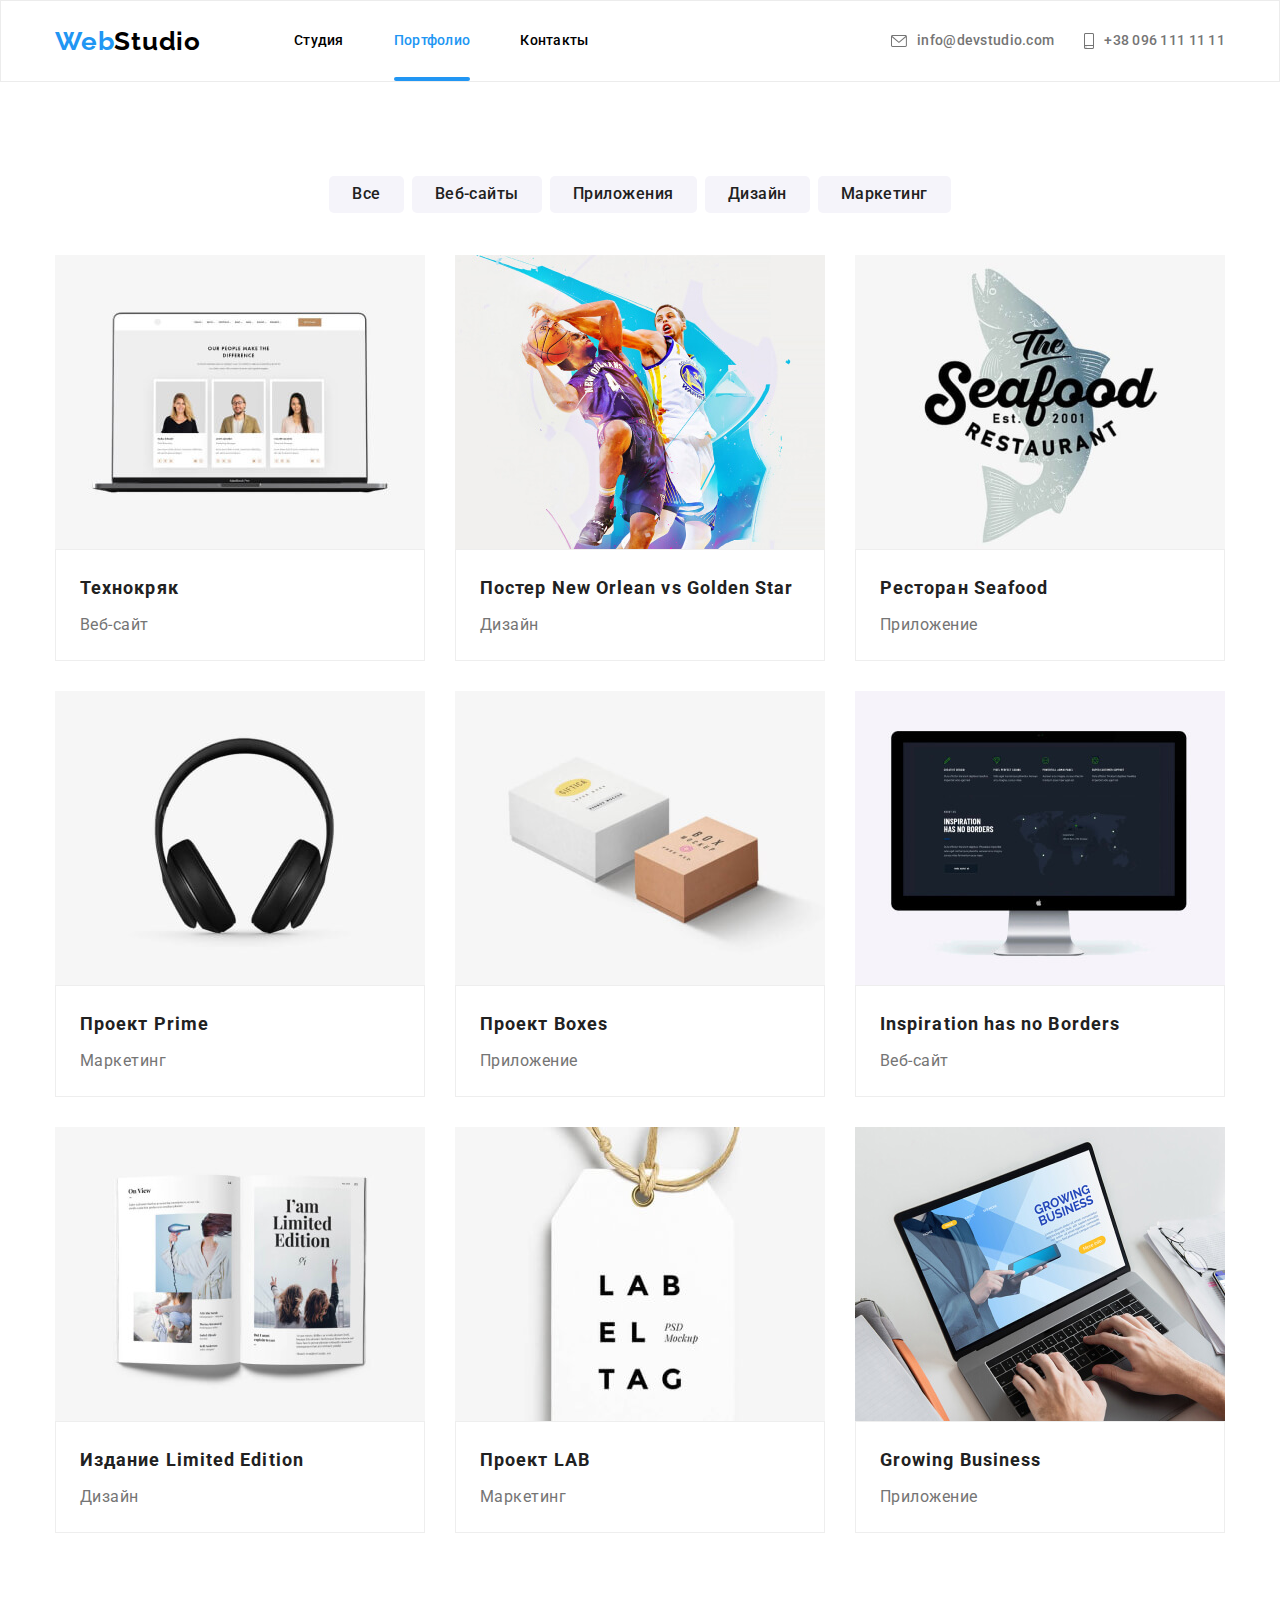
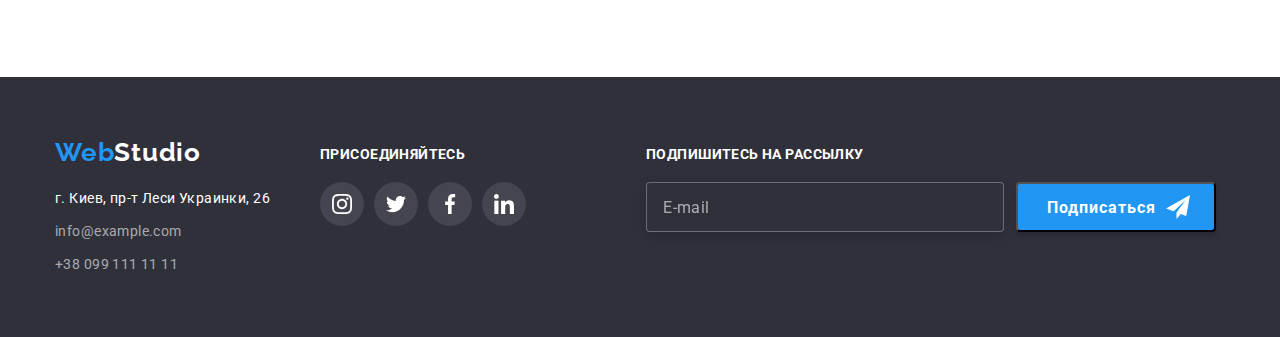
==== commit 5a4e87b0: "F+" ====
--- a/portfolio.html
+++ b/portfolio.html
@@ -195,69 +195,72 @@
 
     </main>
    
-<!--Footer-->
-<footer class="footer">
-    <div class="container footer-conteiner_head">
-        <div class="footer-list">
-            <div class="footer-first_item">
-                <a href="./index.html" class="logo">
-                    <!--"/" - вернуться на главную страницу-->
-                    Web<span class="logo-footer-accent">Studio</span>
-                </a>
-                <address>
-                    <ul class="footer-address-list">
-                        <li class="item"><a href="https://goo.gl/maps/9YoqFHSqJAAs1rC1A" target="_blank"
-                                class="footer-maps">г. Киев, пр-т Леси Украинки, 26</a></li>
-                        <li class="item"><a href="mailto:info@example.com" class="footer-link">info@example.com</a></li>
-                        <li class="item"><a href="tel:+380991111111" class="footer-link">+38 099 111 11 11</a></li>
-                    </ul>
-                </address>
-            </div>
-
-            <div class="footer-second_item">
-                <b class="footer-social_title">присоединяйтесь</b>
-                <ul class="footer-list_social">
-                    <li class="footer-list_item">
-                        <a href="" class="footer-list_link">
-                            <svg class="footer-list_icon">
-                                <use href="./images/sprite.svg#instagram"></use>
-                            </svg>
-                        </a>
-                    </li>
-                    <li class="footer-list_item">
-                        <a href="" class="footer-list_link">
-                            <svg class="footer-list_icon">
-                                <use href="./images/sprite.svg#twitter"></use>
-                            </svg>
-                        </a>
-                    </li>
-                    <li class="footer-list_item">
-                        <a href="" class="footer-list_link">
-                            <svg class="footer-list_icon">
-                                <use href="./images/sprite.svg#facebook"></use>
-                            </svg>
-                        </a>
-                    </li>
-                    <li class="footer-list_item">
-                        <a href="" class="footer-list_link">
-                            <svg class="footer-list_icon">
-                                <use href="./images/sprite.svg#linkedin"></use>
-                            </svg>
-                        </a>
-                    </li>
-                </ul>
-            </div>
-        </div>
-            <div class="footer-form_item">
-                <b class="footer-form_title">Подпишитесь на рассылку</b>
-                <div class="footer-form_input"><label for="form"></label>
-                    <input type="text" name="form" id="form" class="footer-input" placeholder="E-mail">
-                    <button class="button-form">Подпиcаться</button>
-                </div>
-            </div>
-    </div>
-</footer>
-
+                    <!--Footer-->
+                    <footer class="footer">
+                        <div class="container footer-conteiner_head">
+                            <div class="footer-list">
+                                <div class="footer-first_item">
+                                    <a href="./index.html" class="logo">
+                                        <!--"/" - вернуться на главную страницу-->
+                                        Web<span class="logo-footer-accent">Studio</span>
+                                    </a>
+                                    <address>
+                                        <ul class="footer-address-list">
+                                            <li class="item"><a href="https://goo.gl/maps/9YoqFHSqJAAs1rC1A" target="_blank"
+                                                    class="footer-maps">г. Киев, пр-т Леси Украинки, 26</a></li>
+                                            <li class="item"><a href="mailto:info@example.com" class="footer-link">info@example.com</a></li>
+                                            <li class="item"><a href="tel:+380991111111" class="footer-link">+38 099 111 11 11</a></li>
+                                        </ul>
+                                    </address>
+                                </div>
+                    
+                                <div class="footer-second_item">
+                                    <b class="footer-social_title">присоединяйтесь</b>
+                                    <ul class="footer-list_social">
+                                        <li class="footer-list_item">
+                                            <a href="" class="footer-list_link">
+                                                <svg class="footer-list_icon">
+                                                    <use href="./images/sprite.svg#instagram"></use>
+                                                </svg>
+                                            </a>
+                                        </li>
+                                        <li class="footer-list_item">
+                                            <a href="" class="footer-list_link">
+                                                <svg class="footer-list_icon">
+                                                    <use href="./images/sprite.svg#twitter"></use>
+                                                </svg>
+                                            </a>
+                                        </li>
+                                        <li class="footer-list_item">
+                                            <a href="" class="footer-list_link">
+                                                <svg class="footer-list_icon">
+                                                    <use href="./images/sprite.svg#facebook"></use>
+                                                </svg>
+                                            </a>
+                                        </li>
+                                        <li class="footer-list_item">
+                                            <a href="" class="footer-list_link">
+                                                <svg class="footer-list_icon">
+                                                    <use href="./images/sprite.svg#linkedin"></use>
+                                                </svg>
+                                            </a>
+                                        </li>
+                                    </ul>
+                                </div>
+                                <div class="footer-form_item">
+                                    <b class="footer-form_title">Подпишитесь на рассылку</b>
+                                    <div class="footer-form_input"><label for="text"></label>
+                                        <input type="text" name="text" id="text" class="footer-input" placeholder="E-mail">
+                                        <button type="submit" class="button-form"><svg class="button-form-icons">
+                                                <use href="./images/sprite.svg#send"></use>
+                                            </svg>Подпиcаться</button>
+                    
+                                    </div>
+                                </div>
+                    
+                            </div>
+                        </div>
+                    </footer>
 </body>
 
 </html>--- a/css/style.css
+++ b/css/style.css
@@ -683,7 +683,7 @@
 }
 
 .footer-first_item {
-  margin-right: 70px;
+  margin-right: 50px;
 }
 /*!!!!!!!!!!footer-second_item!!!!!!!!!*/
 .footer-second_item {
@@ -827,7 +827,7 @@
 
   align-items: center;
   cursor: pointer;
-  position: relative;ы
+  position: relative;
 }
 
 .button-form-icons {
@@ -936,7 +936,6 @@
   letter-spacing: 0.01em;
 
   color: #757575;
- 
 }
 
 /* ИЛИ .form-field input {/*1:14:16 https://www.youtube.com/watch?v=Ssws6DoJ3oY&feature=youtu.be*/
@@ -944,11 +943,9 @@
 }*/
 
 .icon-position {
-   position: relative;
-   margin-top: 4px;
-}
-
-
+  position: relative;
+  margin-top: 4px;
+}
 
 .form-field input {
   width: 100%;
@@ -963,7 +960,7 @@
 .form-field input:focus {
   border: 1px solid #2196f3;
 
-   outline: none;
+  outline: none;
 }
 
 /*ИЛИ*/
@@ -972,7 +969,7 @@
 .form-field:focus-within > .comment {
   border: 1px solid #2196f3;
   border-radius: 4px;
-    outline: none;
+  outline: none;
 }
 
 .form-field label {
@@ -980,7 +977,8 @@
   margin-bottom: 5px;
 }
 
-.form-icons {/*55:00https://www.youtube.com/watch?v=6_Fq4G1pZas&feature=youtu.be*/
+.form-icons {
+  /*55:00https://www.youtube.com/watch?v=6_Fq4G1pZas&feature=youtu.be*/
   position: absolute;
   width: 18px;
   height: 18px;
@@ -1061,7 +1059,7 @@
   padding: 12px 16px;
   border-radius: 4px;
   border: 1px solid rgba(33, 33, 33, 0.2);
-  resize: none;/*невозможно растягивать ширину 1:18:00 https://www.youtube.com/watch?v=6_Fq4G1pZas&feature=youtu.be*/
+  resize: none; /*невозможно растягивать ширину 1:18:00 https://www.youtube.com/watch?v=6_Fq4G1pZas&feature=youtu.be*/
 }
 
 .form-field textarea::placeholder {
@@ -1075,8 +1073,6 @@
   padding-top: 8px;
 }
 
-
-
 /*.form-checkbox input[type="checkbox"] {
   width: 16px;
   height: 15px;
@@ -1132,8 +1128,6 @@
   border-radius: 2px;
 }
 
-
-
 /*===================Кастомный Checkbox END==================*/
 
 .mode-button {
@@ -1166,9 +1160,6 @@
   fill: #2196f3;
   border: 1px solid #2196f3;
 }
-
-
-
 
 /*/////////////////////portfolio.html////////////////////////*/
 
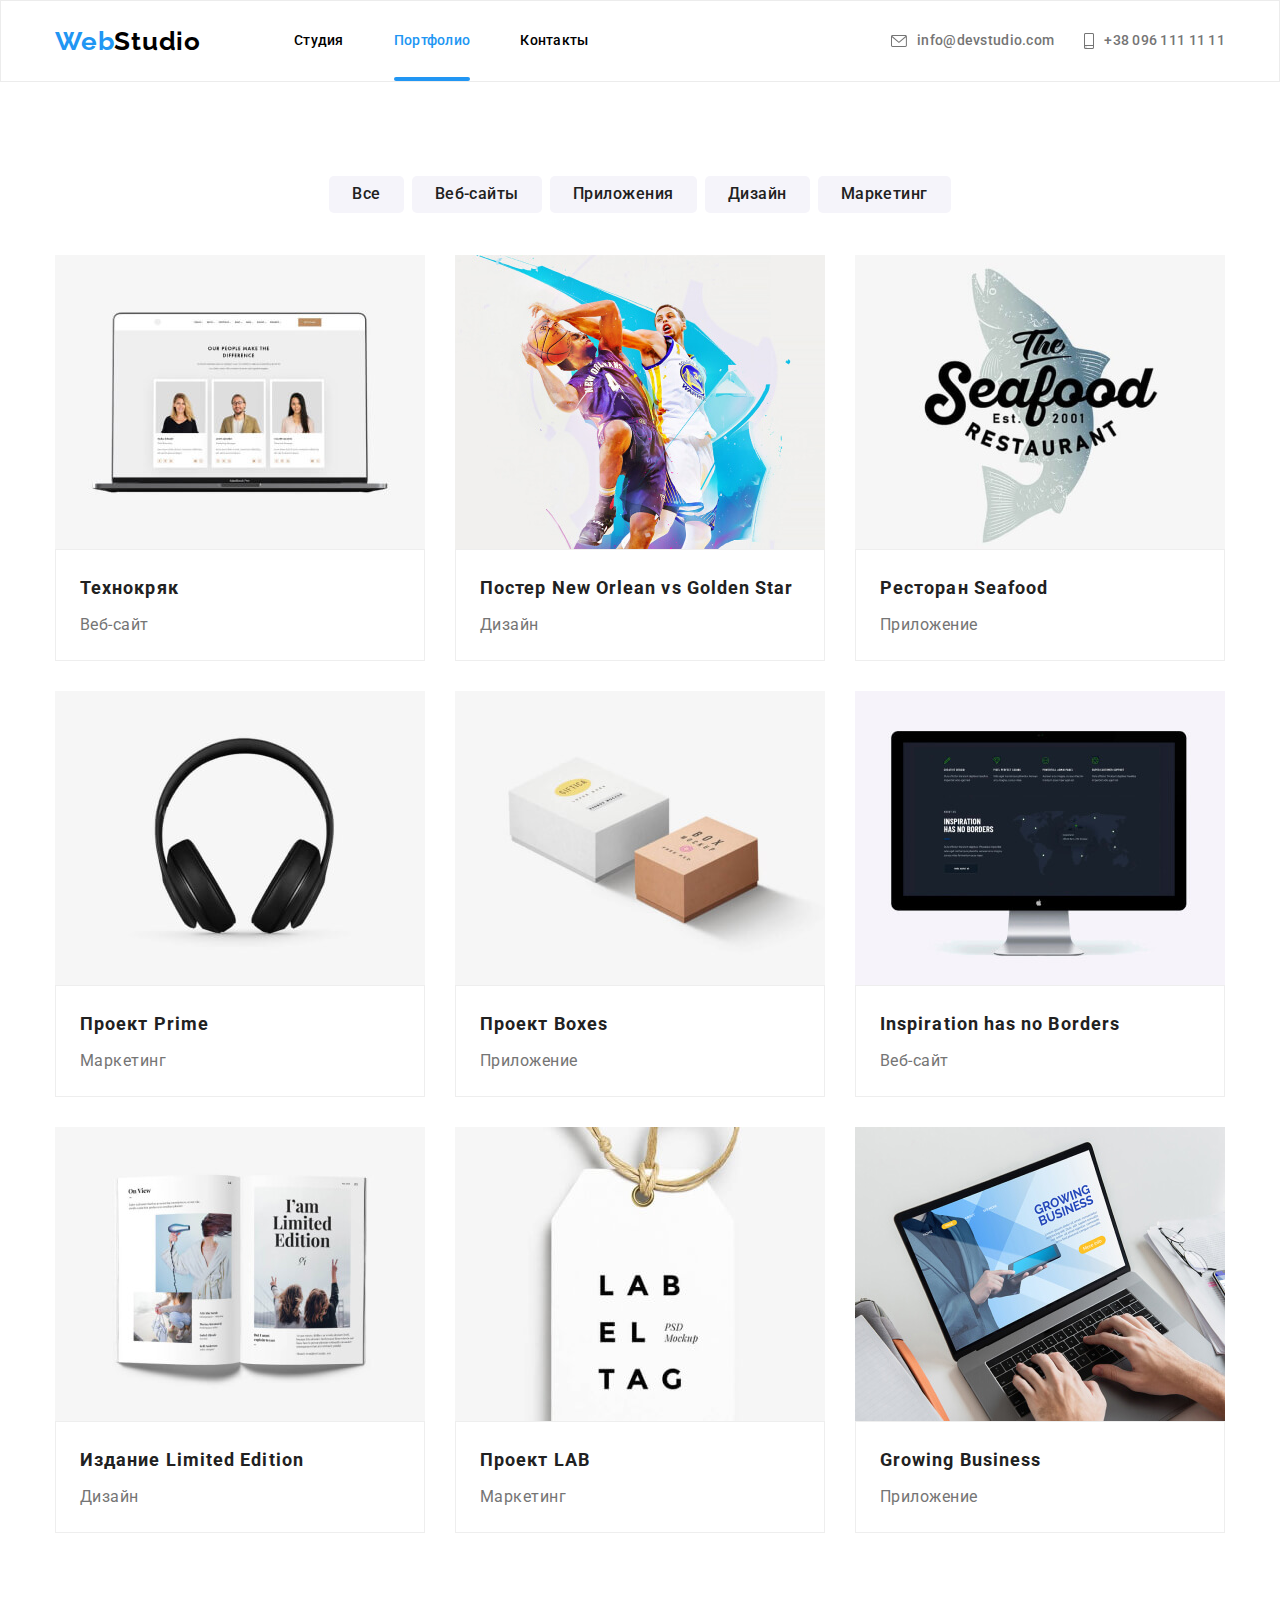
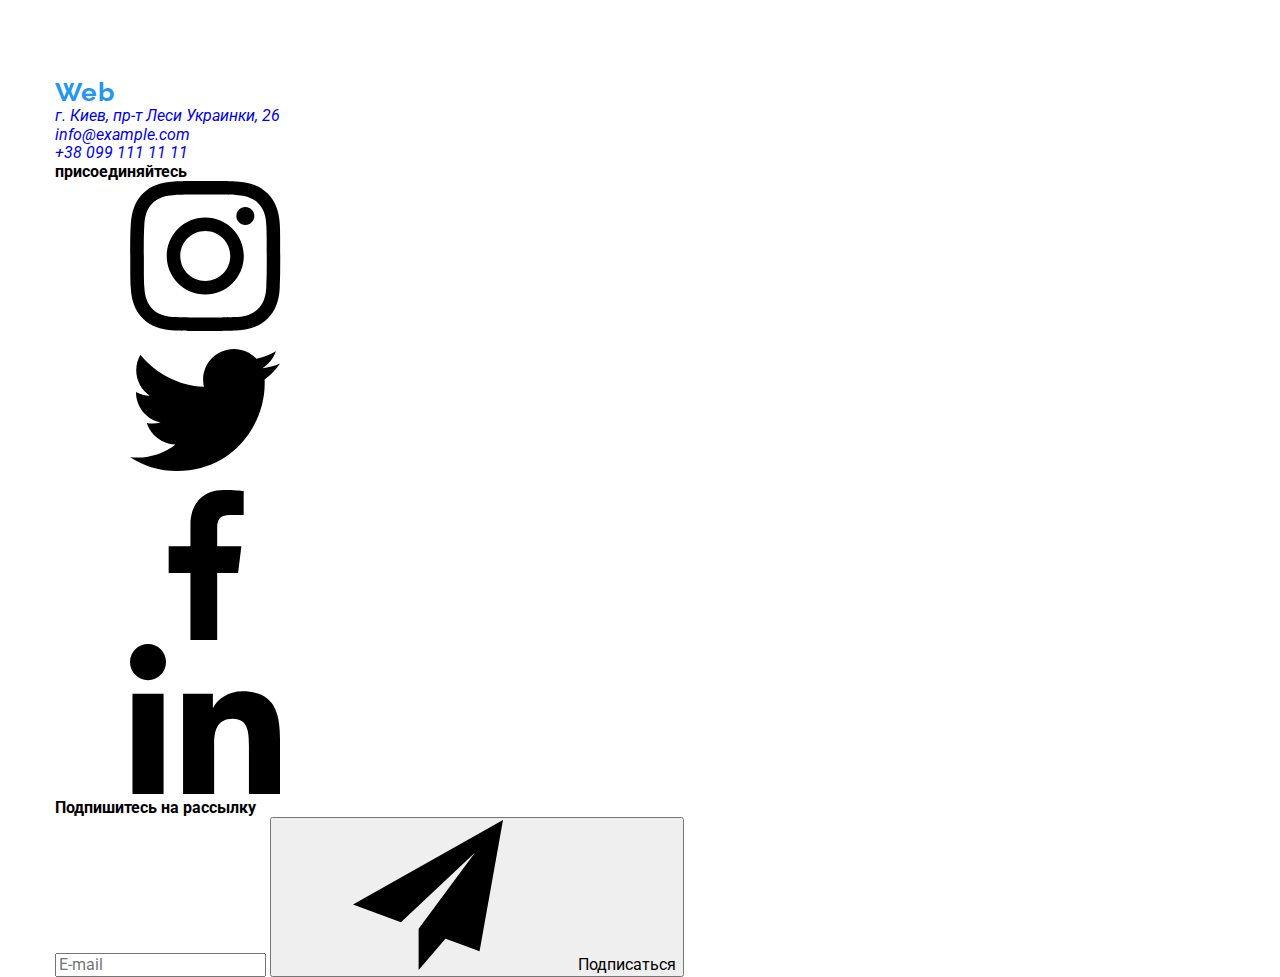
==== commit 9b9468fe: "name" ====
--- a/portfolio.html
+++ b/portfolio.html
@@ -11,7 +11,7 @@
         rel="stylesheet">
     <link rel="stylesheet"
         href="https://cdnjs.cloudflare.com/ajax/libs/modern-normalize/1.0.0/modern-normalize.min.css">
-    <link rel="stylesheet" href="./css/style.css" />
+    <link rel="stylesheet" href="./css/main.min.css" />
 </head>
 <body class="body">
 
--- a/css/main.min.css
+++ b/css/main.min.css
@@ -0,0 +1,3 @@
+*,*::before,*::after{box-sizing:border-box}body{background-color:var(--hero-color);font-family:Roboto, sans-serif;margin:0;width:100%;justify-content:center}ul{list-style:none;padding:0;margin:0}a{text-decoration:none}h1,h2,h3,h4,h5,h6{margin:0}p{margin:0}img{display:block;max-width:100%;height:auto}textarea{resize:none}.container{margin-left:auto;margin-right:auto;width:1200px;padding:0 15px}:root{--primary-text-color: #212121;--title-text-color: #2196f3;--text-color: #757575;--hero-color: #ffffff;--footer-link-color: rgba(255, 255, 255, 0.6);--social-link-color: #afb1b8;--icon-background-color: #f5f4fa;--margin-set-gap: 30px}.visually-hidden{position:absolute;width:1px;height:1px;margin:-1px;border:0;padding:0;white-space:nowrap;clip-path:inset(100%);clip:rect(0 0 0 0);overflow:hidden}.section{font-weight:700;font-size:36px;line-height:1.16;text-align:center;letter-spacing:0.03em;padding-top:94px;padding-bottom:94px}.products-title,.team-title,.clients-title{padding-bottom:50px;font-family:Roboto;font-style:normal;font-weight:700;font-size:36px;line-height:1.17;text-align:center;letter-spacing:0.03em}.team-title,.clients-title{display:inline-block}.backdrop{position:fixed;top:0;left:0;width:100%;height:100%;background-color:rgba(0,0,0,0.2);transition:opacity 250ms cubic-bezier(0.4, 0, 0.2, 1)}.backdrop.is-hidden{opacity:0;pointer-events:none}.backdrop.is-hidden .modal{transform:translate(-50%, -50%) scale(0.9)}.modal{position:absolute;top:50%;left:50%;width:528px;height:auto;background-color:var(--hero-color);box-shadow:0px 1px 3px rgba(0,0,0,0.12),0px 1px 1px rgba(0,0,0,0.14),0px 2px 1px rgba(0,0,0,0.2);border-radius:4px;transform:translate(-50%, -50%) scale(1);transition:transform 250ms cubic-bezier(0.4, 0, 0.2, 1)}.modal-button{position:absolute;width:30px;height:30px;top:8px;right:8px;color:#000000;background-color:var(--hero-color);border:1px solid rgba(0,0,0,0.1);box-sizing:border-box;border-radius:50%;justify-content:center;align-items:center;cursor:pointer}.modal-button:hover,.modal-button:focus{fill:var(--title-text-color);box-shadow:none}.vector_icon{width:11px;height:11px}.form{width:448px;display:block;margin-left:auto;margin-right:auto;margin-top:40px}.mode-title{font-family:Roboto;font-style:normal;font-weight:700;font-size:20px;line-height:1.15;text-align:center;letter-spacing:0.03em;margin-bottom:12px;color:#212121}.form-field{display:flex;flex-direction:column;margin-bottom:10px;font-family:Roboto;font-style:normal;font-weight:normal;font-size:12px;line-height:1.66;letter-spacing:0.01em;color:#757575}.icon-position{position:relative;margin-top:4px}.form-field input{width:100%;height:40px;padding:11px 40px;border:1px solid rgba(33,33,33,0.2);border-radius:4px;cursor:pointer;font-size:14px}.form-field input:focus{border:1px solid #2196f3;outline:none}.form-field:focus-within>.form-input,.form-field:focus-within>.comment{border:1px solid #2196f3;border-radius:4px;outline:none}.form-field label{margin-bottom:5px}.form-icons{position:absolute;width:18px;height:18px;top:50%;left:12px;background-color:#ffffff;transform:translateY(-50%)}.form-input:focus+.form-icons,.form-input:hover+.form-icons{fill:#2196f3}.form-input:focus,.form-input:hover,.comment:focus,.comment:hover{border:1px solid #2196f3;border-radius:4px}.form-checkbox{font-family:Roboto;font-style:normal;font-weight:400;font-size:14px;line-height:1.71;letter-spacing:0.03em;color:#757575;text-align:center;justify-content:center;margin-top:20px}.policy-info{font-family:Roboto;font-style:normal;font-weight:400;font-size:14px;line-height:1.71;letter-spacing:0.03em;text-decoration-line:underline;color:#2196f3;text-align:center;justify-content:center;margin-left:5px}.comment{width:100%;height:120px;font-family:Roboto;font-style:normal;font-weight:400;font-size:12px;line-height:1.67;letter-spacing:0.01em;padding:12px 16px;border-radius:4px;border:1px solid rgba(33,33,33,0.2);resize:none}.form-field textarea::placeholder{font-family:Roboto;font-style:normal;font-weight:normal;font-size:14px;line-height:1.14px;letter-spacing:0.01em;color:rgba(117,117,117,0.5);padding-top:8px}.mode-button{display:inline-block;margin-top:30px;margin-left:140px;margin-bottom:40px;width:200px;border-radius:4px;color:var(--hero-color);background-color:var(--title-text-color);font-family:inherit;font-family:Roboto;font-weight:700;font-size:16px;line-height:1.87;letter-spacing:0.06em;border-radius:4px;padding:10px 32px;border:1px solid #2196f3;outline:inherit;cursor:pointer;box-shadow:0px 1px 3px rgba(0,0,0,0.12),0px 1px 1px rgba(0,0,0,0.14),0px 2px 1px rgba(0,0,0,0.2);border-radius:4px}.form-field:focus-within>.form-icons,.form-field:focus-within>.form-icons_mail{fill:#2196f3;border:1px solid #2196f3}.form-checkbox{display:flex;align-items:center}.checkbox{-webkit-appearance:none;-moz-appearance:none;appearance:none;position:absolute}.check-icon{display:inline-block;width:16px;height:15px;border-radius:4px;border:2px solid #000000;margin-right:7px}.checkbox:checked+.check-icon{background-color:#2196f3;background-image:url(../images/checkplus.svg);background-size:contain;background-origin:border-box;border-color:transparent;color:#ffffff;border:1px solid #000000;border-color:#2196f3;box-sizing:border-box;border-radius:2px}.header{border:1px solid #ececec}.header .container{display:flex;align-items:center;justify-content:space-between}.main-nav,.site-nav{display:flex;align-items:center}.hero-section{display:flex;margin:auto;margin-bottom:0;background-color:#2f303a;text-align:center;justify-content:center;max-width:1600px;min-height:600px;background-image:linear-gradient(to right, rgba(47,48,58,0.4), rgba(47,48,58,0.4)),url(../images/hero.jpg);background-repeat:no-repeat;background-size:cover}.hero-section .container{display:block;justify-content:center;text-align:center}.hero-title{color:var(--hero-color);font-weight:900;font-size:44px;line-height:1.36;text-align:center;letter-spacing:0.06em;text-transform:uppercase;padding:200px 252px;margin-left:auto;margin-right:auto;padding-bottom:0px;margin-bottom:0px;align-content:center;animation-duration:1800ms}.button{color:var(--hero-color);background-color:var(--title-text-color);font-family:inherit;font-family:Roboto;font-weight:700;font-size:16px;line-height:1.87;display:flex;align-items:center;letter-spacing:0.06em;box-shadow:0px 4px 4px rgba(0,0,0,0.15);border-radius:4px;display:inline-block;padding:10px 32px;min-width:50px;margin-top:30px;margin-bottom:200px;cursor:pointer;border:1px solid transparent;outline:none;animation-duration:2200ms}.button:hover,.button:focus{color:var(--title-text-color);background-color:var(--hero-color);font-family:inherit}.logo{color:var(--title-text-color);font-family:Raleway, cursive;font-weight:700;font-size:26px;line-height:1.19;letter-spacing:0.03em}.main-nav .logo{margin-right:93px}.logo-web{color:#000000}.logo-footer-accent{color:#ffffff}.site-nav .item+.item{margin-left:50px}.site-nav .link{display:block;margin-top:32px;padding-bottom:32px;color:var(--primary-text-color);font-weight:500;font-size:14px;line-height:1.14;letter-spacing:0.02em;color:currentColor;position:relative}.site-nav .link:hover,.site-nav .link:focus{color:var(--title-text-color)}.site-nav .link.current{color:var(--title-text-color)}.site-nav .current::after,.site-nav .link:hover::after,.site-nav .link:focus::after{content:"";display:block;position:absolute;width:100%;height:4px;margin-top:28px;background-color:currentColor;border-radius:2px}.site-auth{display:flex;margin-left:auto;align-items:center}.site-auth .item+.item{margin-left:30px}.site-auth .auth-list_link{color:var(--text-color);font-weight:500;font-size:14px;line-height:1.14;letter-spacing:0.02em}.site-auth .auth-list_link:hover,.site-auth .auth-list_link:focus{color:var(--title-text-color);fill:var(--title-text-color)}.auth-list_icona{width:16px;height:12px}.auth-list_iconb{width:10px;height:16px}.auth-list_icona,.auth-list_iconb{fill:currentColor;margin-right:10px}.auth-list_link{display:flex;align-items:center}.social-list_link:hover,.social-list_link:focus{background-color:var(--title-text-color)}.social-list_link:hover .social-list_icon,.social-list_link:focus .social-list_icon{fill:var(--hero-color)}.advantages-list{display:flex;flex-wrap:wrap;margin-left:-30px;text-align:start}.advantages-list-item{flex-basis:calc(+ 100% / 4 - 30px);margin-left:30px}.advantages-list-item:not(:first-child){margin-left:30px}.advantages-title{color:var(--primary-text-color);font-weight:700;font-size:14px;line-height:1.14;letter-spacing:0.03em;text-transform:uppercase;margin-top:0px;margin-bottom:10px}.advantages-content{color:var(--text-color);font-size:14px;line-height:1.71;letter-spacing:0.03em;margin-top:0px;margin-bottom:0px;font-weight:400}.advantages-icon_link{display:flex;justify-content:center;align-items:center;width:270px;height:120px;border-radius:4px;background-color:var(--icon-background-color);margin-bottom:30px}.advantages-icon_link:hover,.advantages-icon_link:focus{fill:var(--title-text-color);border:1px solid var(--title-text-color)}.section.products-section{padding-top:0}.product-list{display:flex;flex-wrap:wrap;margin-left:calc(-1 * var(--margin-set-gap));margin-top:calc(-1 * var(--margin-set-gap))}.product-list .item{flex-basis:calc(100% / 3 - var(--margin-set-gap));margin-left:var(--margin-set-gap);margin-top:var(--margin-set-gap)}.product-cover{position:relative;display:flex}.product-cover_content{position:absolute;bottom:0;left:0;width:370px;height:70px;font-family:Roboto;font-style:normal;font-weight:bold;font-size:14px;line-height:1.14;text-align:center;letter-spacing:0.03em;text-transform:uppercase;padding:27px 82px;color:#ffffff;background:rgba(47,48,58,0.8)}.clients-section{margin-top:0px}.clients-list{padding:0;margin:0;list-style:none;display:flex}.clients-list_link{display:flex;justify-content:center;align-items:center;fill:var(--social-link-color);width:170px;height:90px;border:1px solid #afb1b8;border-radius:4px}.clients-list_item:not(:last-child){margin-right:30px}.clients-list_link:hover,.clients-list_link:focus{fill:var(--title-text-color);border:1px solid var(--title-text-color)}.filter-section{margin-bottom:50px}.filter-section{margin-bottom:50px}.filter-buttom-list{display:flex;justify-content:center;margin-bottom:34px;padding-bottom:8px}.filter-button{color:var(--primary-text-color);background-color:#f5f4fa;font-weight:500;font-size:16px;line-height:1.43;text-align:center;letter-spacing:0.03em;display:block;text-align:center;min-width:50px;text-align:center;padding:6px 22px;border-radius:5px;border:1px solid transparent;outline:none}.filter-buttom-list .item+.item{margin-left:8px}.filter-button:hover,.filter-button:focus{color:var(--hero-color);background-color:var(--title-text-color);font-family:inherit;box-shadow:0px 4px 4px rgba(0,0,0,0.25)}.filter-list{display:flex;flex-wrap:wrap;margin-top:-30px;margin-left:-30px}.card-content{border:1px solid #eeeeee;padding:20px 24px}.filter-list-item{flex-basis:calc(100% / 3 - 30px);margin-top:30px;margin-left:30px;text-align:start}.filter-list_link:hover,.filter-list_link:focus{background:var(--hero-color);box-shadow:0px 1px 1px rgba(0,0,0,0.12),0px 4px 4px rgba(0,0,0,0.06),1px 4px 6px rgba(0,0,0,0.16)}.filter-thumb{position:relative;overflow:hidden}.filter-cover{position:absolute;top:0;left:0;width:100%;height:100%;font-family:Roboto;font-style:normal;font-weight:normal;font-size:18px;line-height:1.55;color:var(--hero-color);background-color:rgba(33,150,243,0.9);letter-spacing:0.03em;padding:63px 24px;transform:translateY(100%);transition:transform 250ms cubic-bezier(0.4, 0, 0.2, 1)}.filter-list_link{display:block}.filter-list_link:hover .filter-cover,.filter-list_link:focus .filter-cover{transform:translateY(0)}.filter-list-item:nth-child(3n){margin-right:0}.filter-experience{color:var(--primary-text-color);font-style:normal;font-weight:bold;font-size:18px;line-height:2;letter-spacing:0.06em;margin-bottom:4px}.filter-product{color:var(--text-color);font-style:normal;font-weight:normal;font-size:16px;line-height:1.87;letter-spacing:0.03em}
+/*# sourceMappingURL=main.min.css.map */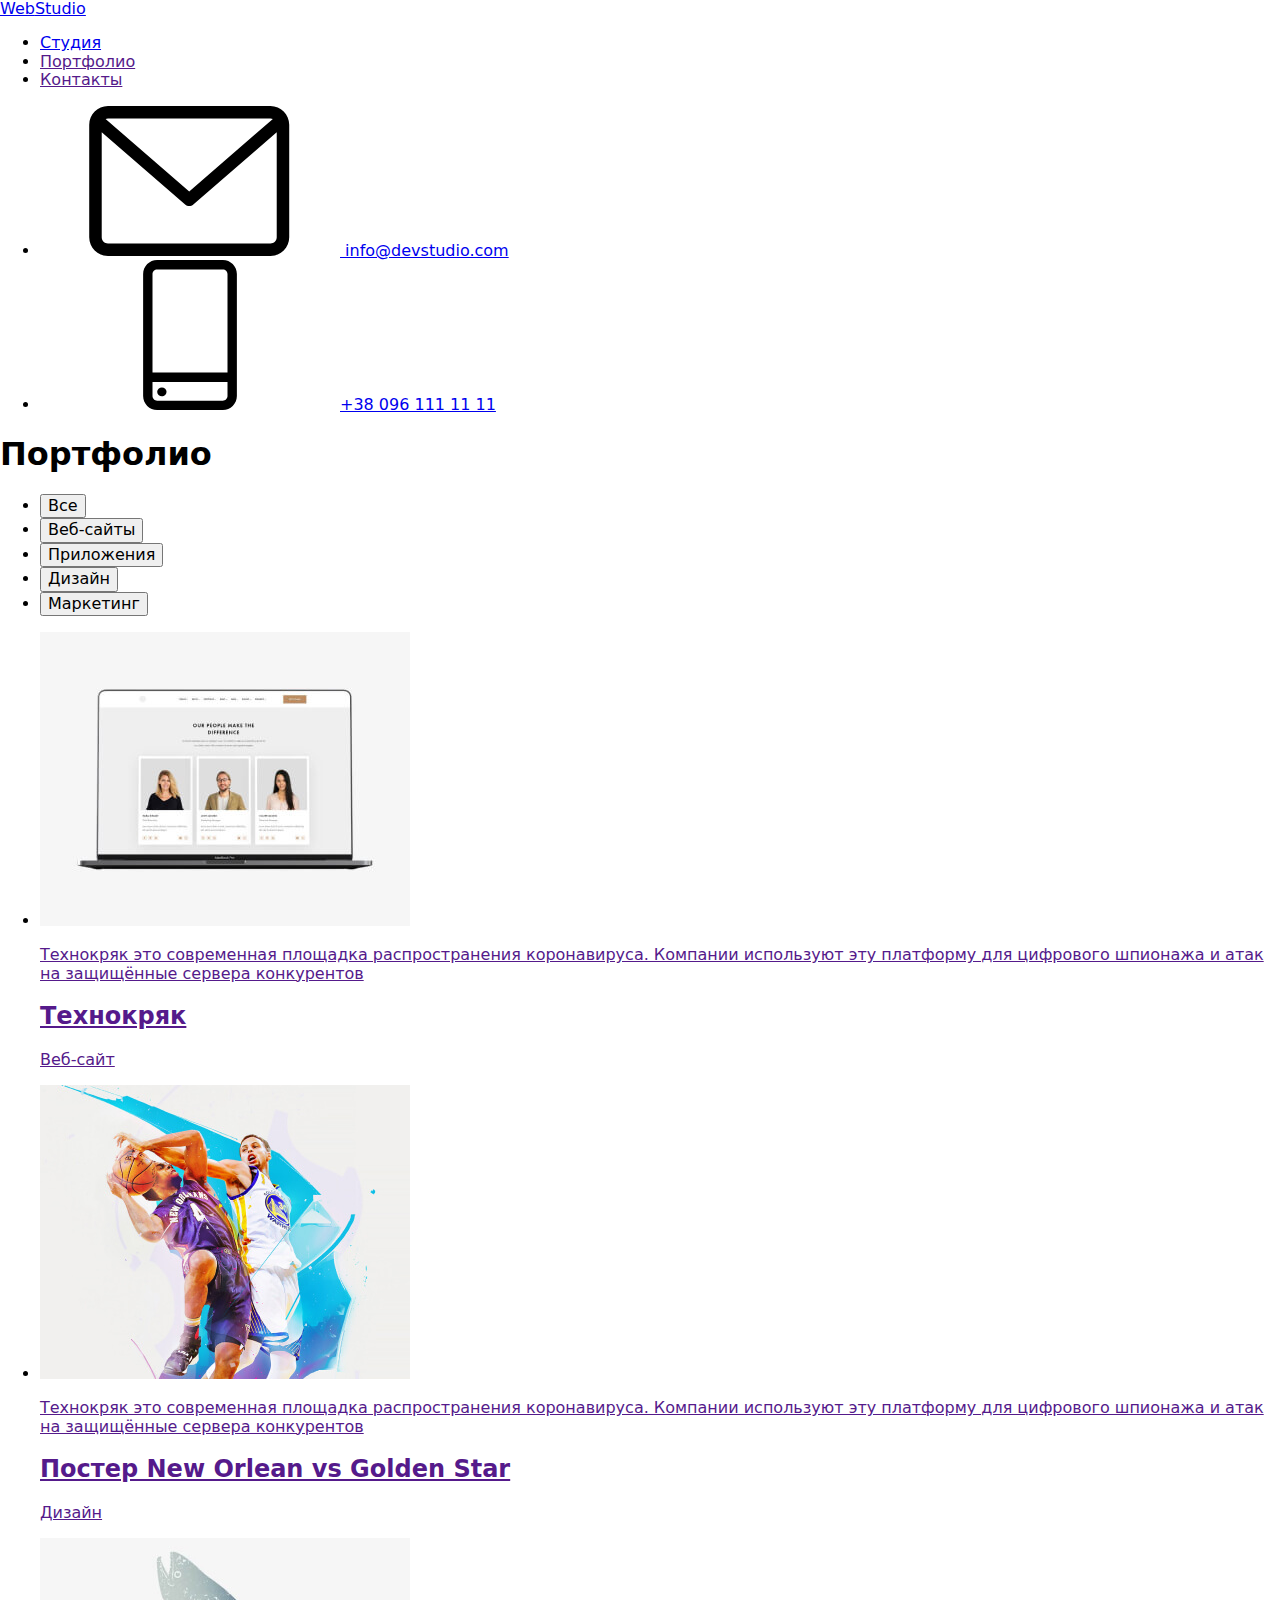
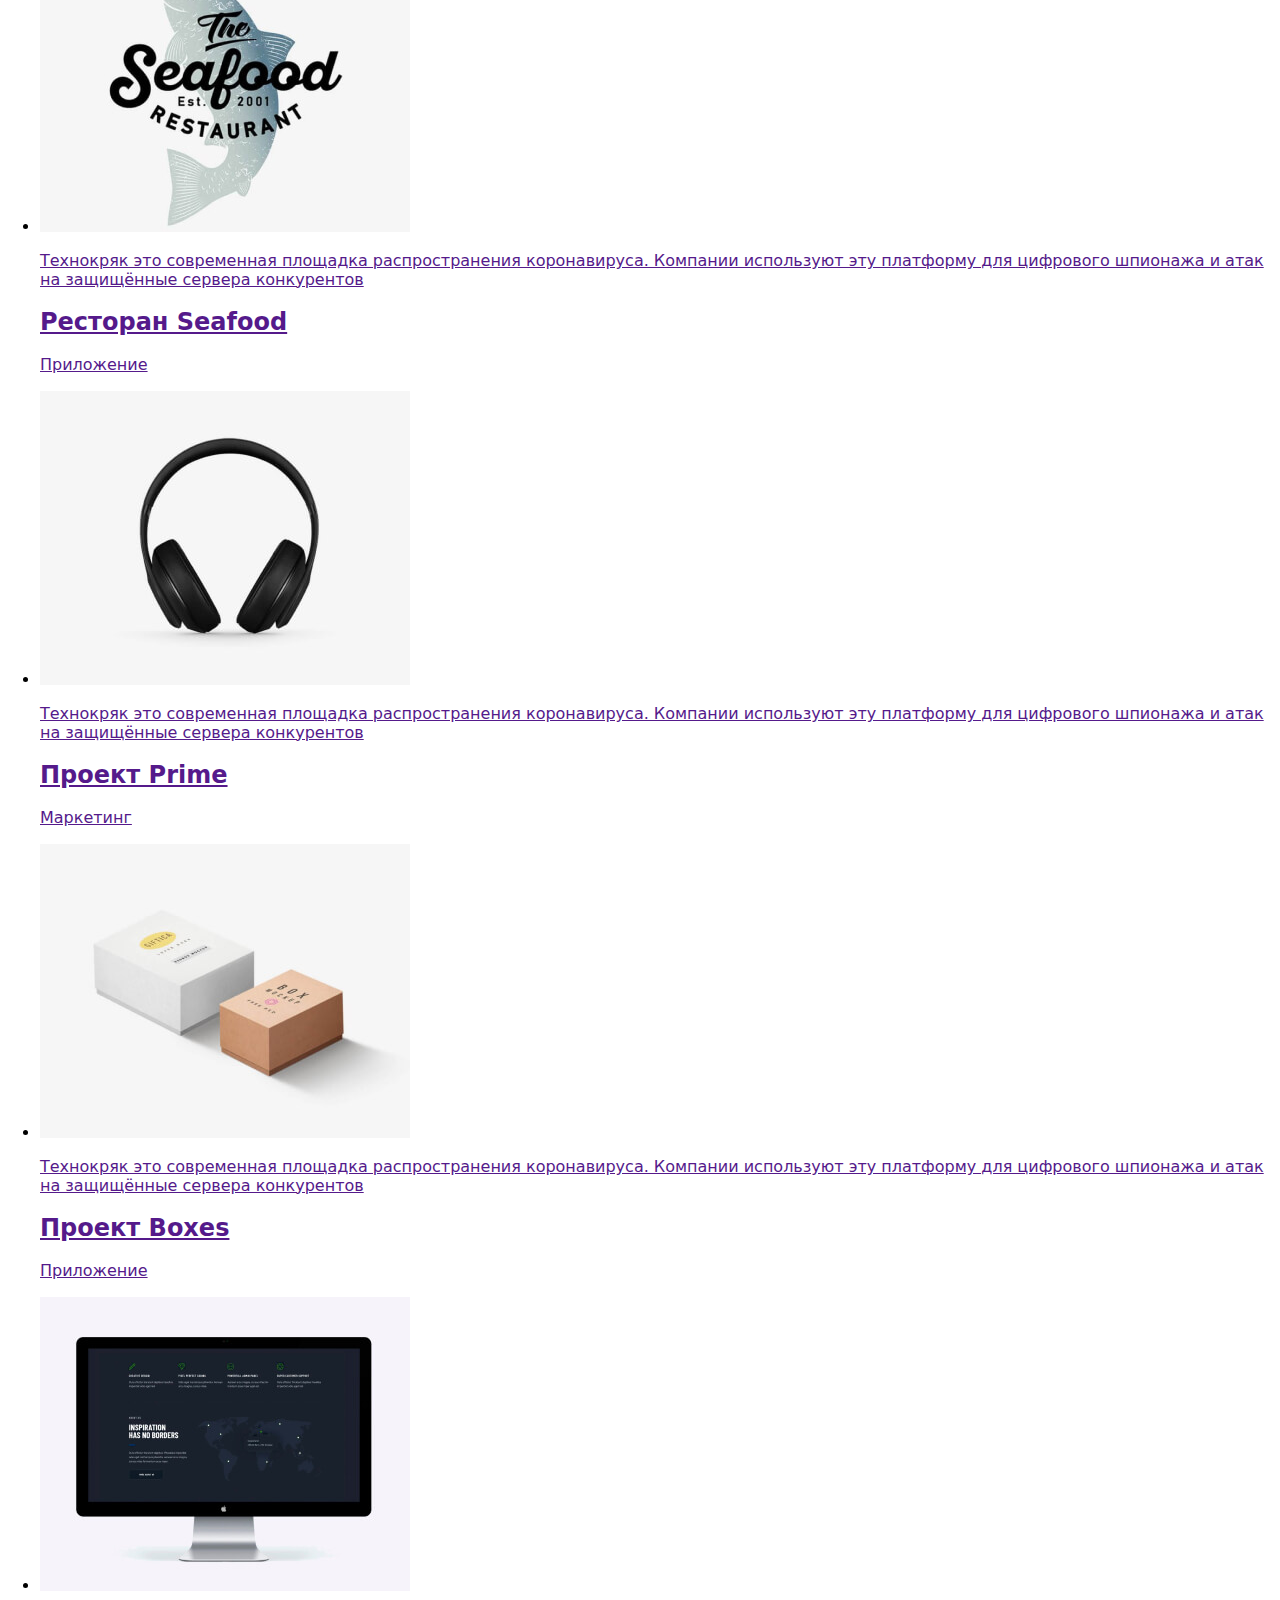
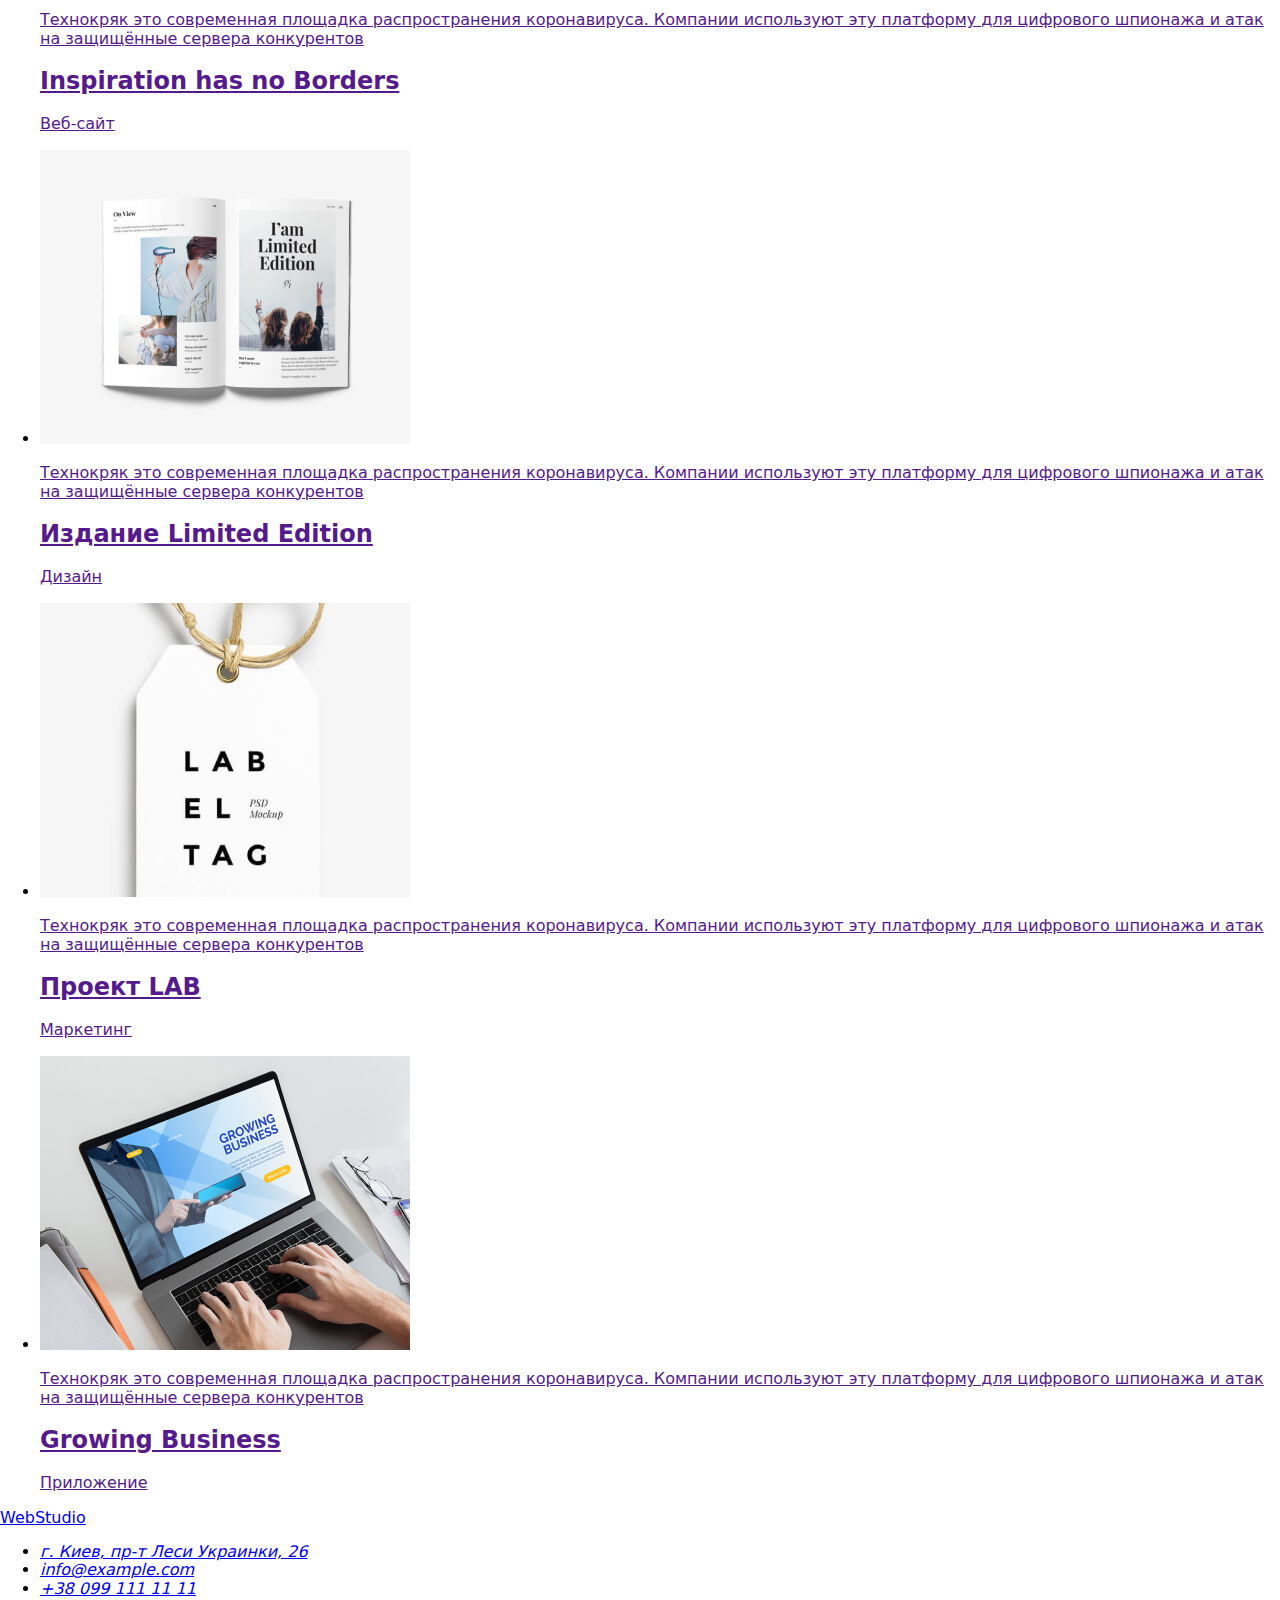
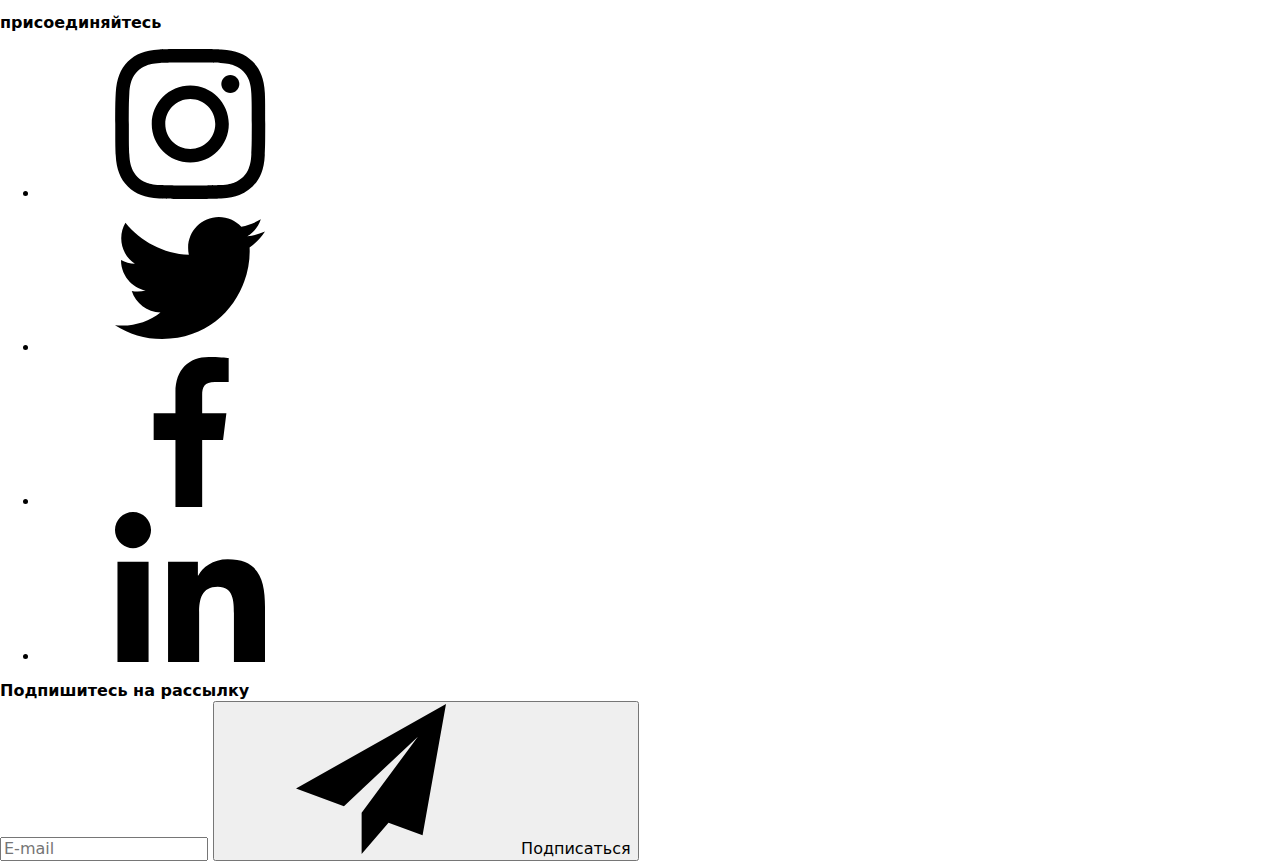
==== commit c5d07c84: "portfolio" ====
--- a/portfolio.html
+++ b/portfolio.html
@@ -11,7 +11,7 @@
         rel="stylesheet">
     <link rel="stylesheet"
         href="https://cdnjs.cloudflare.com/ajax/libs/modern-normalize/1.0.0/modern-normalize.min.css">
-    <link rel="stylesheet" href="./css/main.min.css" />
+    <link rel="stylesheet" href="./css/portfolio.min.css" />
 </head>
 <body class="body">
 
--- a/css/portfolio.min.css
+++ b/css/portfolio.min.css
@@ -0,0 +1 @@
+/* No CSS *//*# sourceMappingURL=portfolio.min.css.map */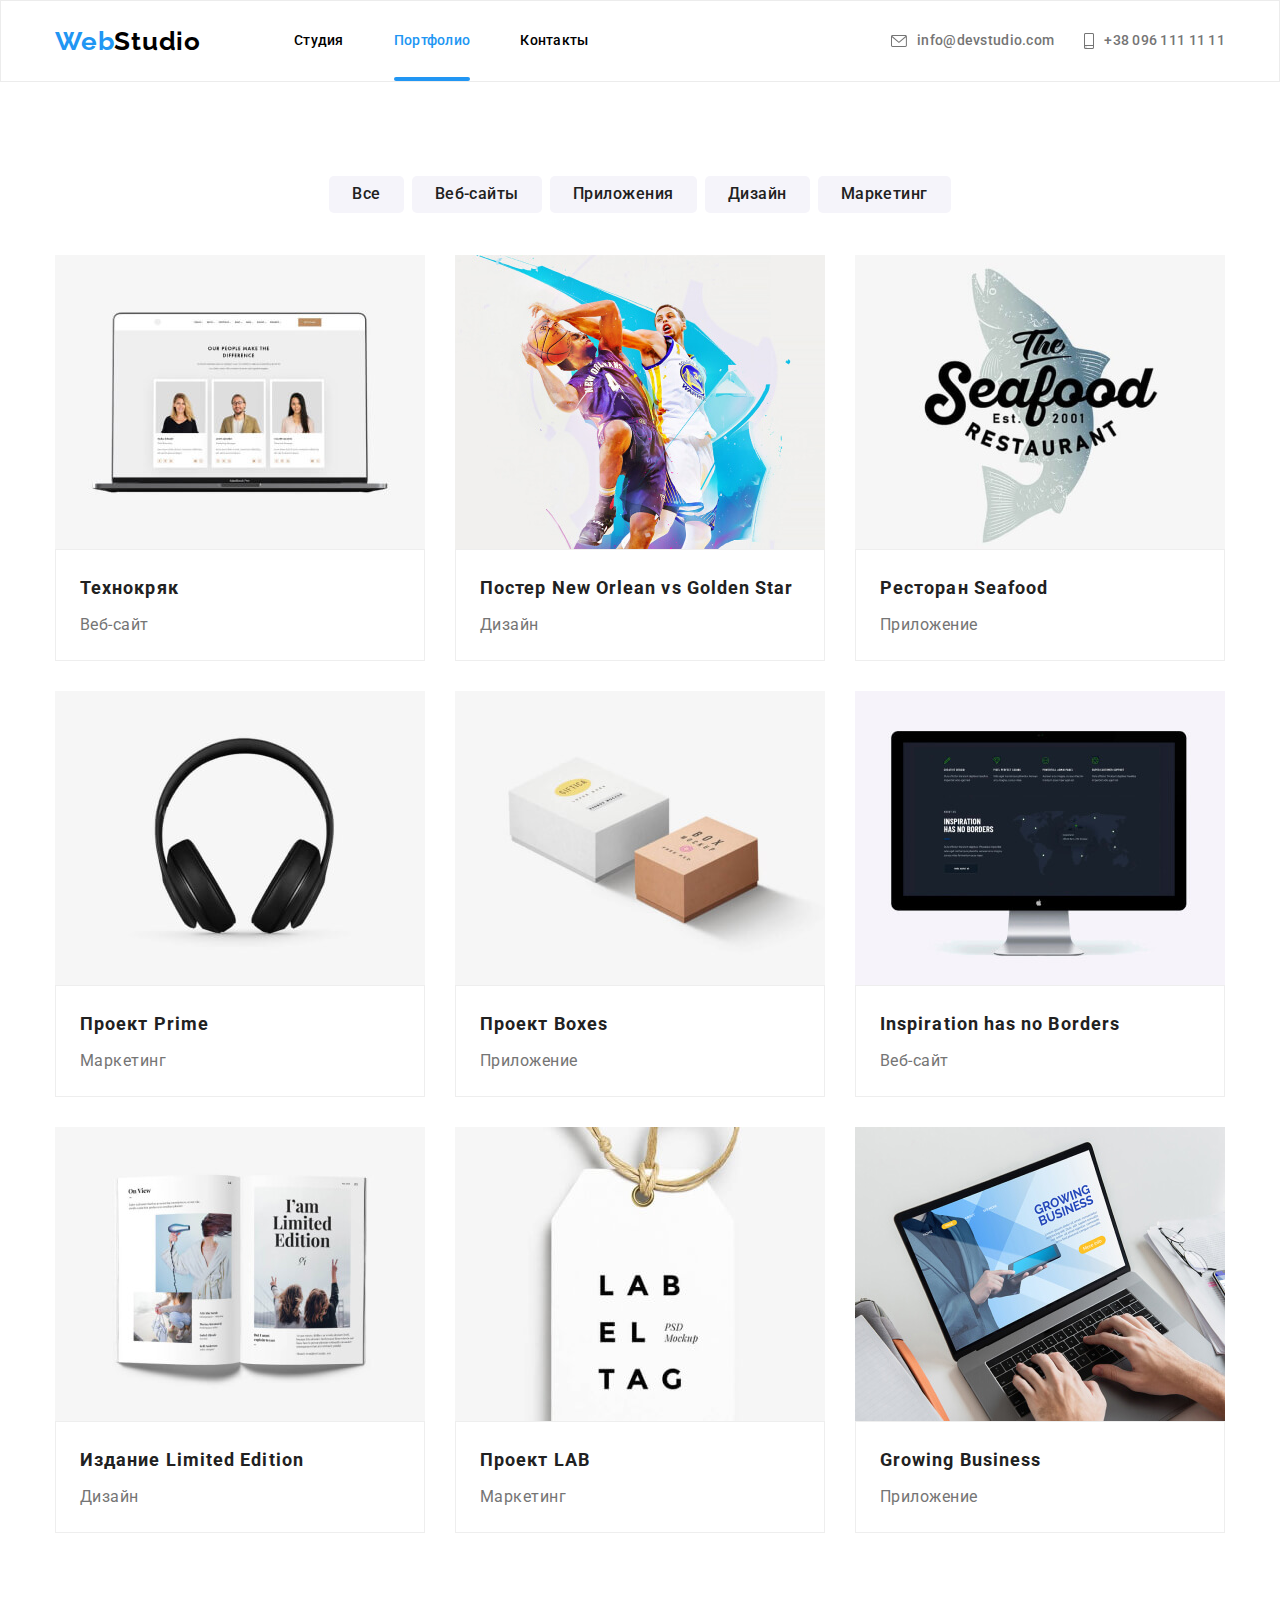
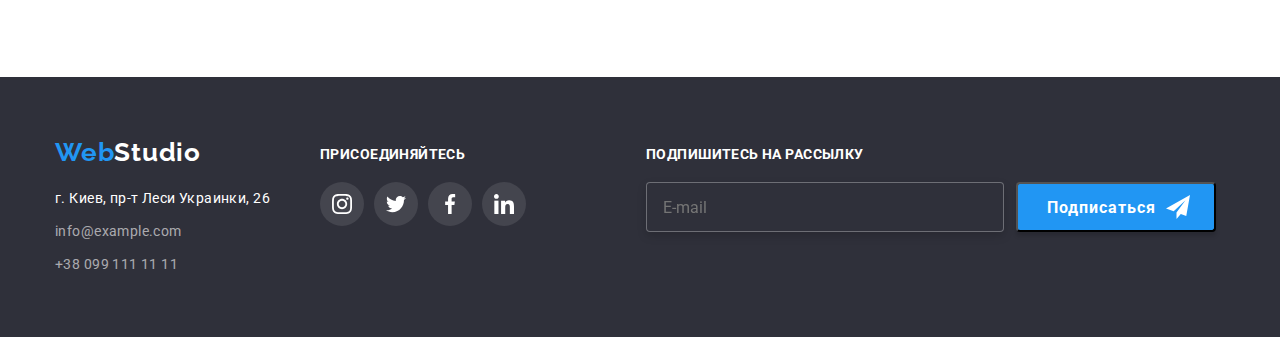
==== commit 7eb74e7d: "50%" ====
--- a/portfolio.html
+++ b/portfolio.html
@@ -49,7 +49,7 @@
         <section class="section filter-section">
             <div class="container">
             <h1 class="visually-hidden">Портфолио</h1>
-        <ul class="filter-buttom-list">
+        <ul class="filter-buttom_list">
             <li class="item"><button type="button" class="filter-button">Все</button></li>
             <li class="item"><button type="button" class="filter-button">Веб-сайты</button></li>
             <li class="item"><button type="button" class="filter-button">Приложения</button></li>
@@ -195,72 +195,68 @@
 
     </main>
    
-                    <!--Footer-->
-                    <footer class="footer">
-                        <div class="container footer-conteiner_head">
-                            <div class="footer-list">
-                                <div class="footer-first_item">
-                                    <a href="./index.html" class="logo">
-                                        <!--"/" - вернуться на главную страницу-->
-                                        Web<span class="logo-footer-accent">Studio</span>
-                                    </a>
-                                    <address>
-                                        <ul class="footer-address-list">
-                                            <li class="item"><a href="https://goo.gl/maps/9YoqFHSqJAAs1rC1A" target="_blank"
-                                                    class="footer-maps">г. Киев, пр-т Леси Украинки, 26</a></li>
-                                            <li class="item"><a href="mailto:info@example.com" class="footer-link">info@example.com</a></li>
-                                            <li class="item"><a href="tel:+380991111111" class="footer-link">+38 099 111 11 11</a></li>
-                                        </ul>
-                                    </address>
-                                </div>
-                    
-                                <div class="footer-second_item">
-                                    <b class="footer-social_title">присоединяйтесь</b>
-                                    <ul class="footer-list_social">
-                                        <li class="footer-list_item">
-                                            <a href="" class="footer-list_link">
-                                                <svg class="footer-list_icon">
-                                                    <use href="./images/sprite.svg#instagram"></use>
-                                                </svg>
-                                            </a>
-                                        </li>
-                                        <li class="footer-list_item">
-                                            <a href="" class="footer-list_link">
-                                                <svg class="footer-list_icon">
-                                                    <use href="./images/sprite.svg#twitter"></use>
-                                                </svg>
-                                            </a>
-                                        </li>
-                                        <li class="footer-list_item">
-                                            <a href="" class="footer-list_link">
-                                                <svg class="footer-list_icon">
-                                                    <use href="./images/sprite.svg#facebook"></use>
-                                                </svg>
-                                            </a>
-                                        </li>
-                                        <li class="footer-list_item">
-                                            <a href="" class="footer-list_link">
-                                                <svg class="footer-list_icon">
-                                                    <use href="./images/sprite.svg#linkedin"></use>
-                                                </svg>
-                                            </a>
-                                        </li>
-                                    </ul>
-                                </div>
-                                <div class="footer-form_item">
-                                    <b class="footer-form_title">Подпишитесь на рассылку</b>
-                                    <div class="footer-form_input"><label for="text"></label>
-                                        <input type="text" name="text" id="text" class="footer-input" placeholder="E-mail">
-                                        <button type="submit" class="button-form"><svg class="button-form-icons">
-                                                <use href="./images/sprite.svg#send"></use>
-                                            </svg>Подпиcаться</button>
-                    
-                                    </div>
-                                </div>
-                    
-                            </div>
-                        </div>
-                    </footer>
+                            <!--Footer-->
+<footer class="footer">
+    <div class="container footer-list">
+        <div class="footer-first_item">
+            <a href="./index.html" class="logo">
+                <!--"/" - вернуться на главную страницу-->
+                Web<span class="logo-footer-accent">Studio</span>
+            </a>
+            <address>
+                <ul class="footer-address-list">
+                    <li class="item"><a href="https://goo.gl/maps/9YoqFHSqJAAs1rC1A" target="_blank"
+                            class="footer-maps">г. Киев, пр-т Леси Украинки, 26</a></li>
+                    <li class="item"><a href="mailto:info@example.com" class="footer-link">info@example.com</a></li>
+                    <li class="item"><a href="tel:+380991111111" class="footer-link">+38 099 111 11 11</a></li>
+                </ul>
+            </address>
+        </div>
+
+        <div class="footer-social">
+            <b class="footer-social_title">присоединяйтесь</b>
+            <ul class="footer-social_list">
+                <li class="footer-list_item">
+                    <a href="" class="footer-list_link">
+                        <svg class="footer-list_icon">
+                            <use href="./images/sprite.svg#instagram"></use>
+                        </svg>
+                    </a>
+                </li>
+                <li class="footer-list_item">
+                    <a href="" class="footer-list_link">
+                        <svg class="footer-list_icon">
+                            <use href="./images/sprite.svg#twitter"></use>
+                        </svg>
+                    </a>
+                </li>
+                <li class="footer-list_item">
+                    <a href="" class="footer-list_link">
+                        <svg class="footer-list_icon">
+                            <use href="./images/sprite.svg#facebook"></use>
+                        </svg>
+                    </a>
+                </li>
+                <li class="footer-list_item">
+                    <a href="" class="footer-list_link">
+                        <svg class="footer-list_icon">
+                            <use href="./images/sprite.svg#linkedin"></use>
+                        </svg>
+                    </a>
+                </li>
+            </ul>
+        </div>
+        <div class="footer-form_item">
+            <b class="footer-form_title">Подпишитесь на рассылку</b>
+            <div class="footer-form_input"><label for="text"></label>
+                <input type="text" name="text" id="text" class="footer-input" placeholder="E-mail">
+                <button type="submit" class="button-form"><svg class="button-form-icons">
+                        <use href="./images/sprite.svg#send"></use>
+                    </svg>Подпиcаться</button>
+
+            </div>
+        </div>
+</footer>
 </body>
 
 </html>--- a/css/portfolio.min.css
+++ b/css/portfolio.min.css
@@ -1 +1,2 @@
-/* No CSS *//*# sourceMappingURL=portfolio.min.css.map */+:root{--primary-text-color: #212121;--title-text-color: #2196f3;--text-color: #757575;--hero-color: #ffffff;--footer-link-color: rgba(255, 255, 255, 0.6);--social-link-color: #afb1b8;--icon-background-color: #f5f4fa;--margin-set-gap: 30px}*,*::before,*::after{box-sizing:border-box}body{background-color:var(--hero-color);font-family:Roboto, sans-serif;margin:0;width:100%;justify-content:center}ul{list-style:none;padding:0;margin:0}a{text-decoration:none}h1,h2,h3,h4,h5,h6{margin:0}p{margin:0}img{display:block;max-width:100%;height:auto}textarea{resize:none}.container{margin-left:auto;margin-right:auto;width:1200px;padding:0 15px}:root{--primary-text-color: #212121;--title-text-color: #2196f3;--text-color: #757575;--hero-color: #ffffff;--footer-link-color: rgba(255, 255, 255, 0.6);--social-link-color: #afb1b8;--icon-background-color: #f5f4fa;--margin-set-gap: 30px}.visually-hidden{position:absolute;width:1px;height:1px;margin:-1px;border:0;padding:0;white-space:nowrap;clip-path:inset(100%);clip:rect(0 0 0 0);overflow:hidden}.section{font-weight:700;font-size:36px;line-height:1.16;text-align:center;letter-spacing:0.03em;padding-top:94px;padding-bottom:94px}.header{border:1px solid #ececec}.header .container{display:flex;align-items:center;justify-content:space-between}.main-nav,.site-nav{display:flex;align-items:center}.logo{color:var(--title-text-color);font-family:Raleway, cursive;font-weight:700;font-size:26px;line-height:1.19;letter-spacing:0.03em}.main-nav .logo{margin-right:93px}.logo-web{color:#000000}.logo-footer-accent{color:#ffffff}.site-nav .item+.item{margin-left:50px}.site-nav .link{display:block;margin-top:32px;padding-bottom:32px;color:var(--primary-text-color);font-weight:500;font-size:14px;line-height:1.14;letter-spacing:0.02em;color:currentColor;position:relative}.site-nav .link:hover,.site-nav .link:focus{color:var(--title-text-color)}.site-nav .link.current{color:var(--title-text-color)}.site-nav .current::after,.site-nav .link:hover::after,.site-nav .link:focus::after{content:"";display:block;position:absolute;width:100%;height:4px;margin-top:28px;background-color:currentColor;border-radius:2px}.site-auth{display:flex;margin-left:auto;align-items:center}.site-auth .item+.item{margin-left:30px}.site-auth .auth-list_link{color:var(--text-color);font-weight:500;font-size:14px;line-height:1.14;letter-spacing:0.02em}.site-auth .auth-list_link:hover,.site-auth .auth-list_link:focus{color:var(--title-text-color);fill:var(--title-text-color)}.auth-list_icona{width:16px;height:12px}.auth-list_iconb{width:10px;height:16px}.auth-list_icona,.auth-list_iconb{fill:currentColor;margin-right:10px}.auth-list_link{display:flex;align-items:center}.social-list_link:hover,.social-list_link:focus{background-color:var(--title-text-color)}.social-list_link:hover .social-list_icon,.social-list_link:focus .social-list_icon{fill:var(--hero-color)}.filter-section{margin-bottom:50px}.filter-section{margin-bottom:50px}.filter-buttom_list{display:flex;justify-content:center;margin-bottom:34px;padding-bottom:8px}.filter-buttom_list .item+.item{margin-left:8px}.filter-button{color:var(--primary-text-color);background-color:#f5f4fa;font-weight:500;font-size:16px;line-height:1.43;text-align:center;letter-spacing:0.03em;display:block;text-align:center;min-width:50px;text-align:center;padding:6px 22px;border-radius:5px;border:1px solid transparent;outline:none}.filter-button:hover,.filter-button:focus{color:var(--hero-color);background-color:var(--title-text-color);font-family:inherit;box-shadow:0px 4px 4px rgba(0,0,0,0.25)}.filter-list{display:flex;flex-wrap:wrap;margin-top:-30px;margin-left:-30px}.card-content{border:1px solid #eeeeee;padding:20px 24px}.filter-list-item{flex-basis:calc(100% / 3 - 30px);margin-top:30px;margin-left:30px;text-align:start}.filter-list-item:nth-child(3n){margin-right:0}.filter-list_link:hover,.filter-list_link:focus{background:var(--hero-color);box-shadow:0px 1px 1px rgba(0,0,0,0.12),0px 4px 4px rgba(0,0,0,0.06),1px 4px 6px rgba(0,0,0,0.16)}.filter-thumb{position:relative;overflow:hidden}.filter-cover{position:absolute;top:0;left:0;width:100%;height:100%;font-family:Roboto;font-style:normal;font-weight:normal;font-size:18px;line-height:1.55;color:var(--hero-color);background-color:rgba(33,150,243,0.9);letter-spacing:0.03em;padding:63px 24px;transform:translateY(100%);transition:transform 250ms cubic-bezier(0.4, 0, 0.2, 1)}.filter-list_link{display:block}.filter-list_link:hover .filter-cover,.filter-list_link:focus .filter-cover{transform:translateY(0)}.filter-experience{color:var(--primary-text-color);font-style:normal;font-weight:bold;font-size:18px;line-height:2;letter-spacing:0.06em;margin-bottom:4px}.filter-product{color:var(--text-color);font-style:normal;font-weight:normal;font-size:16px;line-height:1.87;letter-spacing:0.03em}.footer{padding-top:60px;padding-bottom:60px;background-color:#2f303a}.footer-list{display:flex}.footer-maps{color:var(--hero-color);font-style:normal;font-size:14px;line-height:1.71;letter-spacing:0.03em}.footer-link{color:var(--footer-link-color);font-style:normal;font-size:14px;line-height:1.71;letter-spacing:0.03em}.footer-first_item{margin-right:50px}.footer-address-list .item:not(:last-child){margin-bottom:9px}.footer-address-list .item:first-child{margin-top:20px}/*!!!!!!!!!!footer-second_item!!!!!!!!!*/.footer-social{width:206px;display:block}.footer-social_title{display:inline-block;color:var(--hero-color);font-family:Roboto;font-style:normal;font-weight:700;font-size:14px;line-height:1.14;letter-spacing:0.03em;text-transform:uppercase;margin-bottom:20px;padding-top:10px}.footer-social_list{display:flex}.footer-social_list .footer-list_item:not(:last-child){margin-right:10px}.footer-list_link{display:flex;width:44px;height:44px;border-radius:50%;justify-content:center;align-items:center;fill:var(--hero-color);background-color:rgba(255,255,255,0.1)}.footer-list_link:hover,.footer-list_link:focus{background-color:var(--title-text-color);fill:var(--hero-color)}.footer-list_link:hover .footer-list_icon,.footer-list_link:focus .footer-list_icon{fill:var(--hero-color)}.footer-list_link .footer-list_icon{width:20px;height:20px}.footer-form_item{display:block;margin-left:120px}.footer-form_item .footer-form_title{display:inline-block;font-family:Roboto;font-style:normal;font-weight:bold;font-size:14px;line-height:1.14;letter-spacing:0.03em;text-transform:uppercase;color:#ffffff;margin-bottom:20px;padding-top:10px}.footer-form_input{display:flex;justify-content:center;align-items:center}.footer-form_input .footer-input{display:flex;width:358px;height:50px;padding-left:16px;border:1px solid rgba(255,255,255,0.3);box-sizing:border-box;filter:drop-shadow(0px 4px 4px rgba(0,0,0,0.15));border-radius:4px;margin-right:12px;justify-content:center;align-items:center;background-color:#2f303a;color:#ffffff}.footer-form_input .footer-input input::placeholder{font-family:Roboto;font-style:normal;font-weight:normal;font-size:16px;line-height:1.25;letter-spacing:0.03em;color:rgba(255,255,255,0.6)}.footer-form_input .button-form{display:inline-flex;font-family:Roboto;font-style:normal;font-weight:bold;font-size:16px;line-height:1.87;letter-spacing:0.06em;color:#ffffff;width:200px;height:50px;background:#2196f3;box-shadow:0px 4px 4px rgba(0,0,0,0.15);border-radius:4px;padding-left:29px;align-items:center;cursor:pointer;position:relative}.footer-form_input .button-form-icons{position:absolute;width:24px;height:24px;top:50%;right:24px;transform:translateY(-50%);fill:#ffffff}
+/*# sourceMappingURL=portfolio.min.css.map */